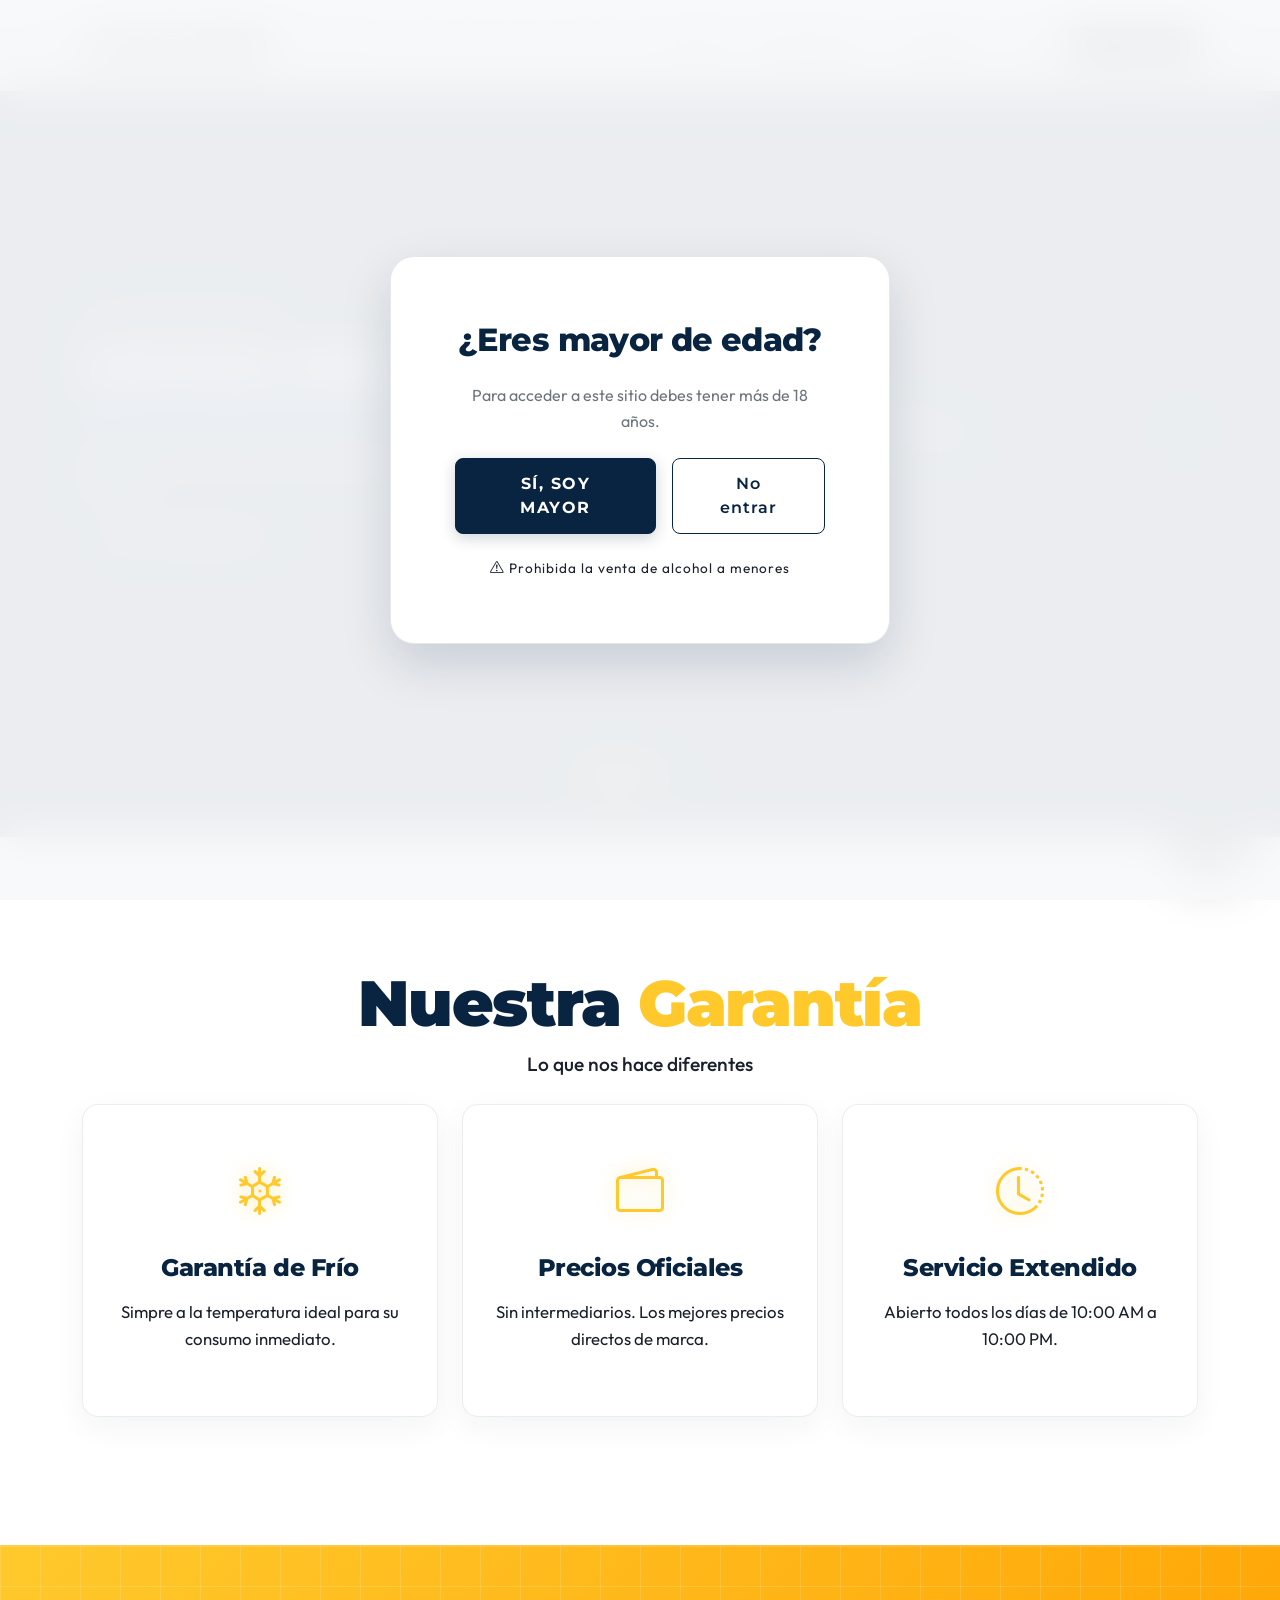
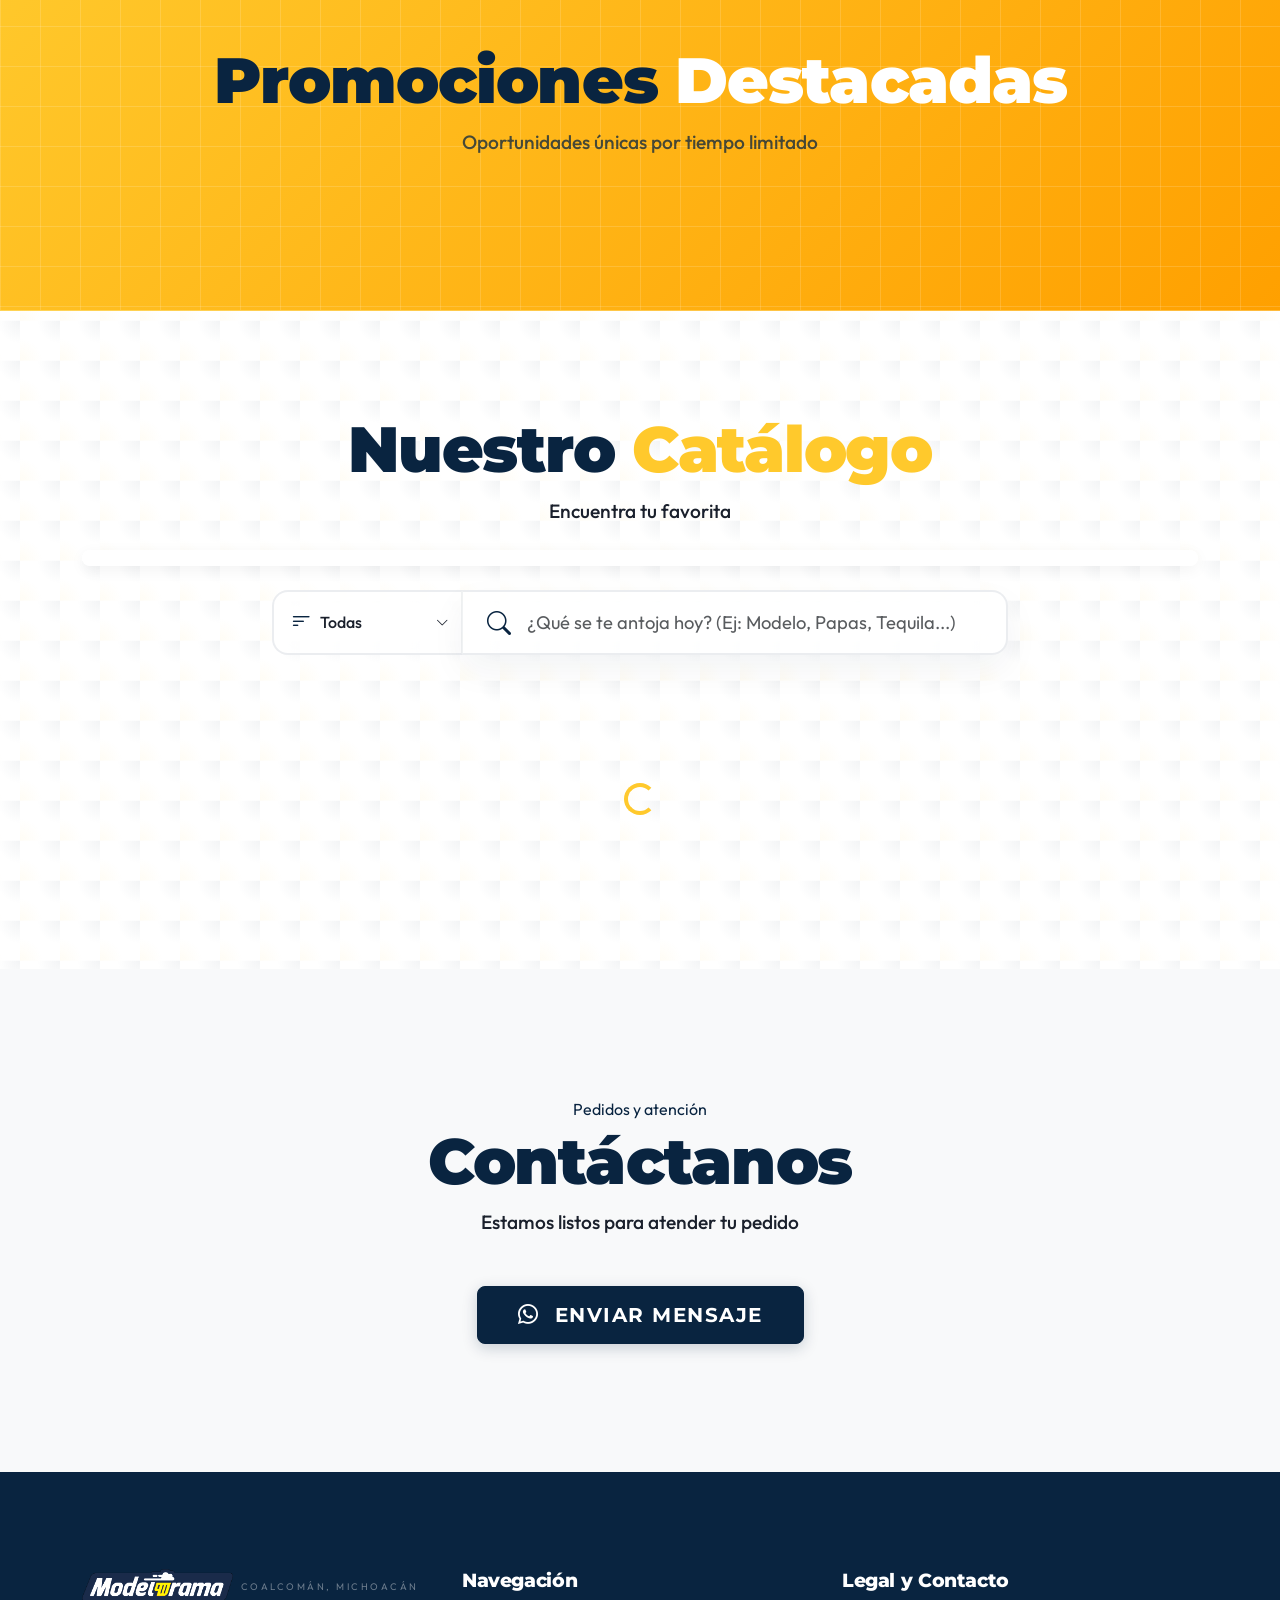
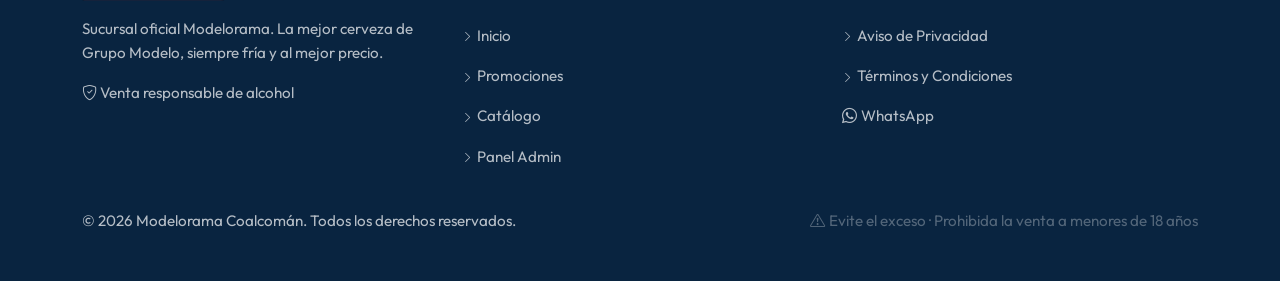
==== index.html @ 632c6089 "Primer commit: proyecto inicial" ====
<!DOCTYPE html>
<html lang="es">

<head>
    <meta charset="UTF-8">
    <meta name="viewport" content="width=device-width, initial-scale=1.0">
    <title>Modelorama Coalcomán | Cerveza Fría a Domicilio</title>
    <meta name="description"
        content="Modelorama Coalcomán - Tu sucursal de confianza. Cerveza fría, licores y paquetes a domicilio. Corona, Modelo, Victoria y más.">

    <!-- Custom Fonts (Now added in CSS too, but preloading here is good) -->
    <link rel="preconnect" href="https://fonts.googleapis.com">
    <link rel="preconnect" href="https://fonts.gstatic.com" crossorigin>

    <!-- Bootstrap 5 CSS -->
    <link href="https://cdn.jsdelivr.net/npm/bootstrap@5.3.2/dist/css/bootstrap.min.css" rel="stylesheet">
    <!-- Bootstrap Icons -->
    <link href="https://cdn.jsdelivr.net/npm/bootstrap-icons@1.11.1/font/bootstrap-icons.css" rel="stylesheet">

    <!-- Leaflet CSS for Maps -->
    <link rel="stylesheet" href="https://unpkg.com/leaflet@1.9.4/dist/leaflet.css" />

    <!-- SweetAlert2 Theme Dark -->
    <link href="https://cdn.jsdelivr.net/npm/@sweetalert2/theme-dark@4/dark.css" rel="stylesheet">

    <!-- Custom CSS -->
    <link href="css/styles.css?v=2.0" rel="stylesheet">

    <!-- PWA Manifest -->
    <link rel="manifest" href="manifest.json">
    <meta name="theme-color" content="#053674">
</head>

<body>

    <!-- ===== TOP ANNOUNCEMENT BAR ===== -->
    <div class="top-announcement-bar d-none d-md-block">
        <div class="container">
            <i class="bi bi-clock-fill me-2"></i> Lunes a Domingo &nbsp;|&nbsp; <span>10:00 AM – 10:00 PM</span>
            &nbsp;&nbsp;·&nbsp;&nbsp;
            <i class="bi bi-geo-alt-fill me-2"></i> Coalcomán, Michoacán &nbsp;&nbsp;·&nbsp;&nbsp;
            <i class="bi bi-telephone-fill me-1"></i> <a href="https://wa.me/5214531464786">WhatsApp 453-146-4786</a>
        </div>
    </div>

    <!-- ===== AGE VERIFICATION MODAL ===== -->
    <div class="age-modal fixed-top w-100 h-100 d-flex align-items-center justify-content-center" id="ageModal"
        style="z-index: 10000;">
        <div class="age-modal-content mx-3">
            <h2 class="mb-4">¿Eres mayor de edad?</h2>
            <p class="mb-4 text-muted">Para acceder a este sitio debes tener más de 18 años.</p>
            <div class="d-flex justify-content-center gap-3">
                <button class="btn btn-premium-primary" onclick="window.confirmAge(true)">
                    Sí, soy mayor
                </button>
                <button class="btn btn-premium-outline" onclick="window.confirmAge(false)">
                    No entrar
                </button>
            </div>
            <p class="age-warning mt-4 mb-0">
                <i class="bi bi-exclamation-triangle"></i>
                Prohibida la venta de alcohol a menores
            </p>
        </div>
    </div>

    <!-- ===== NAVBAR ===== -->
    <nav class="navbar navbar-expand-lg fixed-top">
        <div class="container">
            <a class="navbar-brand d-flex align-items-center gap-2" href="#inicio"
                style="padding:0; transition: transform 0.3s cubic-bezier(0.175, 0.885, 0.32, 1.275);">
                <img src="modelorama-vector-logo-seeklogo/modelorama-seeklogo.png" alt="Modelorama Logo"
                    style="height: 40px; width: auto;">
                <div style="line-height: 1.1;">
                    <span
                        style="font-family: 'Outfit', sans-serif; font-weight: 400; font-size: 0.65rem; color: #6B7280; letter-spacing: 2px; text-transform: uppercase;">Coalcom&aacute;n</span>
                </div>
            </a>
            <button class="navbar-toggler border-0" type="button" data-bs-toggle="collapse" data-bs-target="#navbarNav">
                <i class="bi bi-list fs-1" style="color: #0047AB;"></i>
            </button>
            <div class="collapse navbar-collapse" id="navbarNav">
                <ul class="navbar-nav ms-auto align-items-center">
                    <li class="nav-item">
                        <a class="nav-link" href="#inicio">Inicio</a>
                    </li>
                    <li class="nav-item">
                        <a class="nav-link" href="#promociones">Promociones</a>
                    </li>
                    <li class="nav-item dropdown">
                        <a class="nav-link dropdown-toggle" href="#" id="navbarCategorias" role="button"
                            data-bs-toggle="dropdown" aria-expanded="false">
                            Catálogo
                        </a>
                        <ul class="dropdown-menu border-0 shadow-sm" aria-labelledby="navbarCategorias"
                            id="navCategoryDropdown">
                            <li><a class="dropdown-item fw-bold" href="#productos" onclick="renderProducts('all')">Ver
                                    Todo</a></li>
                        </ul>
                    </li>
                    <li class="nav-item ms-lg-3">
                        <button class="btn btn-outline-primary position-relative me-2" onclick="window.openCartModal()"
                            style="border-radius: 50%; width: 42px; height: 42px; border-color: #0047AB; color: #0047AB;">
                            <i class="bi bi-cart3"></i>
                            <span id="cartCount"
                                class="position-absolute top-0 start-100 translate-middle badge rounded-pill bg-danger"
                                style="display: none; font-size: 0.6rem;">
                                0
                            </span>
                        </button>
                    </li>
                    <li class="nav-item ms-lg-2">
                        <a id="navMapLink" href="#" target="_blank"
                            class="btn btn-outline-danger position-relative me-2"
                            style="border-radius: 50%; width: 42px; height: 42px; display: none; align-items: center; justify-content: center;"
                            title="Ver en mapa">
                            <i class="bi bi-geo-alt-fill"></i>
                        </a>
                    </li>
                    <li class="nav-item">
                        <a class="btn btn-premium-primary px-4 py-2" href="https://wa.me/5214531464786" target="_blank"
                            style="font-size: 0.8rem;">
                            <i class="bi bi-whatsapp me-2"></i> Pedir
                        </a>
                    </li>
                </ul>
            </div>
        </div>
    </nav>

    <!-- ===== HERO CAROUSEL ===== -->
    <section class="hero-carousel-section p-0" id="inicio">
        <div id="mainHeroCarousel" class="carousel slide carousel-fade" data-bs-ride="carousel" data-bs-interval="5000">
            <div class="carousel-indicators">
                <button type="button" data-bs-target="#mainHeroCarousel" data-bs-slide-to="0" class="active"></button>
                <button type="button" data-bs-target="#mainHeroCarousel" data-bs-slide-to="1"></button>
            </div>
            <div class="carousel-inner">
                <!-- Slide 1: Cerveza -->
                <div class="carousel-item active hero-slide dark-bg">
                    <div class="orb orb-1"></div>
                    <div class="container hero-content h-100 d-flex align-items-center">
                        <div class="row w-100 align-items-center">
                            <div class="col-lg-7 fade-in visible me-lg-4">
                                <div class="hero-eyebrow-badge mb-3">
                                    <span class="dot"></span> Sucursal Oficial Modelorama
                                </div>
                                <h1 class="hero-title">
                                    CERVEZA FRÍA
                                    <span class="text-primary position-relative">EN COALCOMÁN</span>
                                </h1>
                                <p class="hero-text">
                                    Tu Modelorama de confianza. Toda la selección de Grupo Modelo y más, fría y lista
                                    para entregar.
                                </p>
                                <button class="btn btn-premium-primary rounded-pill me-3 px-4 py-2"
                                    onclick="document.getElementById('productos').scrollIntoView({behavior: 'smooth', block: 'start'});">
                                    Ver Catálogo <i class="bi bi-arrow-right ms-2"></i>
                                </button>
                            </div>
                            <!-- Image on the right side for the Home Screen -->
                            <div
                                class="col-lg-4 d-flex align-items-center justify-content-center fade-in delay-200 visible mt-4 mt-lg-0">
                                <img src="https://images.unsplash.com/photo-1618885472179-5e474019f2a9?w=400&h=400&fit=crop"
                                    alt="Cerveza" class="img-fluid drop-shadow"
                                    style="max-height: 300px; transform: rotate(5deg); border-radius: 20px;">
                            </div>
                        </div>
                    </div>
                </div>
                <!-- Slide 2: Fiesta -->
                <div class="carousel-item hero-slide gold-bg">
                    <div class="container hero-content h-100 d-flex align-items-center">
                        <div class="row w-100">
                            <div class="col-lg-8 fade-in visible">
                                <span class="badge bg-dark text-white mb-3 px-3 py-2 fw-bold">NUEVO</span>
                                <h1 class="hero-title" style="color: #092440;">
                                    ARMAMOS TU
                                    <span class="text-white">FIESTA TOTAL</span>
                                </h1>
                                <p class="hero-text" style="color: #092440;">
                                    Paquetes con botanas, hielo y mezcladores listos para enviar. ¡No te quedes sin
                                    nada!
                                </p>
                                <a href="#promociones" class="btn btn-premium-primary btn-lg fw-bold px-4 py-2">
                                    <i class="bi bi-stars me-2"></i> Ver Paquetes
                                </a>
                            </div>
                        </div>
                    </div>
                </div>
            </div>
            <button class="carousel-control-prev" type="button" data-bs-target="#mainHeroCarousel" data-bs-slide="prev">
                <span class="carousel-control-prev-icon" aria-hidden="true"></span>
                <span class="visually-hidden">Anterior</span>
            </button>
            <button class="carousel-control-next" type="button" data-bs-target="#mainHeroCarousel" data-bs-slide="next">
                <span class="carousel-control-next-icon" aria-hidden="true"></span>
                <span class="visually-hidden">Siguiente</span>
            </button>
        </div>
    </section>

    <!-- ===== FEATURES ===== -->
    <section class="info-section">
        <div class="container">
            <h2 class="section-title">Nuestra <span>Garantía</span></h2>
            <p class="section-subtitle mb-4">Lo que nos hace diferentes</p>
            <div class="row g-4">
                <div class="col-6 col-md-4 fade-in delay-100">
                    <div class="info-card">
                        <i class="bi bi-snow3 info-icon"></i>
                        <h4>Garantía de Frío</h4>
                        <p>Simpre a la temperatura ideal para su consumo inmediato.</p>
                    </div>
                </div>
                <div class="col-6 col-md-4 fade-in delay-200">
                    <div class="info-card">
                        <i class="bi bi-wallet2 info-icon"></i>
                        <h4>Precios Oficiales</h4>
                        <p>Sin intermediarios. Los mejores precios directos de marca.</p>
                    </div>
                </div>
                <div class="col-6 col-md-4 fade-in delay-300">
                    <div class="info-card">
                        <i class="bi bi-clock-history info-icon"></i>
                        <h4>Servicio Extendido</h4>
                        <p>Abierto todos los días de 10:00 AM a 10:00 PM.</p>
                    </div>
                </div>
            </div>
        </div>
    </section>

    <!-- ===== PROMOTIONS ===== -->
    <section class="promo-section yellow-bg" id="promociones">
        <div class="container">
            <h2 class="section-title text-dark">Promociones <span>Destacadas</span></h2>
            <p class="section-subtitle text-dark opacity-75">Oportunidades únicas por tiempo limitado</p>

            <div class="row g-4 justify-content-center" id="promoContainer">
                <!-- Populated by JS -->
            </div>
        </div>
    </section>

    <!-- ===== COMBOS Y PAQUETES ===== -->
    <section class="combos-section" id="combos" style="display: none;">
        <div class="container">
            <h2 class="section-title">Combos y <span>Paquetes</span></h2>
            <p class="section-subtitle mb-4">Arma tu fiesta a mejor precio</p>
            <div class="row g-4 justify-content-center" id="combosGrid">
                <!-- Populated by JS -->
            </div>
        </div>
    </section>

    <!-- ===== CATALOGO ===== -->
    <section class="products-section" id="productos">
        <div class="container">

            <h2 class="section-title">Nuestro <span>Catálogo</span></h2>
            <p class="section-subtitle mb-4">Encuentra tu favorita</p>

            <!-- Stories / Icon Menu -->
            <div class="stories-wrapper sticky-top py-2 mb-4"
                style="z-index: 1020; top: 70px; background: rgba(255,255,255,0.95); backdrop-filter: blur(10px); border-radius: 15px; box-shadow: 0 4px 15px rgba(0,0,0,0.05);">
                <div class="stories-container">
                    <!-- Populated by JS -->
                </div>
            </div>

            <!-- Search Bar with Category Dropdown -->
            <div class="row justify-content-center mb-5">
                <div class="col-md-10 col-lg-8">
                    <div class="search-bar-wrapper d-flex">
                        <!-- Category Dropdown -->
                        <div class="category-dropdown-container position-relative">
                            <div class="category-dropdown-toggle" id="categoryDropdownToggle">
                                <i class="bi bi-filter-left category-dropdown-icon"></i>
                                <input type="text" id="categoryDropdownInput" class="category-dropdown-input"
                                    placeholder="Todas" autocomplete="off" data-selected-category="all">
                                <i class="bi bi-chevron-down category-dropdown-chevron"></i>
                            </div>
                            <ul id="categoryDropdownList" class="category-dropdown-list list-group shadow-lg border-0"
                                style="display: none;">
                            </ul>
                        </div>
                        <!-- Search Input -->
                        <div class="search-container position-relative flex-grow-1">
                            <i class="bi bi-search search-icon"></i>
                            <input type="text" id="productSearch" class="form-control search-input"
                                placeholder="¿Qué se te antoja hoy? (Ej: Modelo, Papas, Tequila...)" autocomplete="off">
                            <!-- Autocomplete Dropdown -->
                            <ul id="searchDropdown" class="list-group position-absolute w-100 shadow-lg border-0"
                                style="display: none; z-index: 1050; top: 100%; left:0; max-height: 250px; overflow-y: auto; border-radius: 0 0 15px 15px;">
                            </ul>
                        </div>
                    </div>
                </div>
            </div>

            <div class="row g-4" id="productsGrid">
                <!-- Products will be loaded dynamically via js/products.js and js/script.js -->
                <div class="col-12 text-center py-5">
                    <div class="spinner-border text-gold" role="status">
                        <span class="visually-hidden">Cargando...</span>
                    </div>
                </div>
            </div>
        </div>
    </section>

    <!-- ===== CONTACTO ===== -->
    <section class="info-section bg-light" id="contacto">
        <div class="container text-center">
            <div class="section-eyebrow-wrap">
                <span class="section-eyebrow">Pedidos y atención</span>
            </div>
            <h2 class="section-title">Contáctanos</h2>
            <p class="section-subtitle mb-5">Estamos listos para atender tu pedido</p>

            <a href="https://wa.me/5214531464786" target="_blank" class="btn btn-premium-primary btn-lg">
                <i class="bi bi-whatsapp me-2"></i> Enviar Mensaje
            </a>
        </div>
    </section>

    <!-- ===== FOOTER ===== -->
    <footer class="footer">
        <div class="container position-relative" style="z-index:2;">
            <div class="row">
                <div class="col-lg-4 mb-5">
                    <div class="d-flex align-items-center gap-2 mb-3">
                        <img src="modelorama-vector-logo-seeklogo/modelorama-seeklogo.png" alt="Modelorama Logo"
                            style="height: 32px; width: auto; filter: brightness(1.2);">
                        <div>
                            <span
                                style="font-family: 'Outfit', sans-serif; font-size: 0.6rem; color: rgba(255,255,255,0.4); letter-spacing: 2.5px; text-transform: uppercase;">Coalcomán,
                                Michoacán</span>
                        </div>
                    </div>
                    <p class="footer-brand-tagline">Sucursal oficial Modelorama. La mejor cerveza de Grupo Modelo,
                        siempre fría y al mejor precio.</p>
                    <div class="footer-legal-badge mt-3">
                        <i class="bi bi-shield-check"></i> Venta responsable de alcohol
                    </div>
                </div>
                <div class="col-lg-4 mb-4">
                    <h5 class="footer-title">Navegación</h5>
                    <ul class="footer-links p-0">
                        <li><a href="#inicio"><i class="bi bi-chevron-right me-1"
                                    style="font-size:0.7rem;"></i>Inicio</a></li>
                        <li><a href="#promociones"><i class="bi bi-chevron-right me-1"
                                    style="font-size:0.7rem;"></i>Promociones</a></li>
                        <li><a href="#productos"><i class="bi bi-chevron-right me-1"
                                    style="font-size:0.7rem;"></i>Catálogo</a></li>
                        <li><a href="admin.html" target="_blank"><i class="bi bi-chevron-right me-1"
                                    style="font-size:0.7rem;"></i>Panel Admin</a></li>
                    </ul>
                </div>
                <div class="col-lg-4 mb-4">
                    <h5 class="footer-title">Legal y Contacto</h5>
                    <ul class="footer-links p-0">
                        <li><a href="#"
                                onclick="event.preventDefault(); Swal.fire({title:'<span style=color:#092440>Aviso de Privacidad</span>', html:'<p style=\'text-align:left;font-size:0.9rem;color:#092440\'>Modelorama Coalcomán protege tus datos personales conforme a la Ley Federal de Protección de Datos Personales.</p>', confirmButtonColor:'#0047AB', background:'#ffffff', color:'#092440'})"><i
                                    class="bi bi-chevron-right me-1" style="font-size:0.7rem;"></i>Aviso de
                                Privacidad</a></li>
                        <li><a href="#"
                                onclick="event.preventDefault(); Swal.fire({title:'<span style=color:#092440>Términos y Condiciones</span>', html:'<p style=\'text-align:left;font-size:0.9rem;color:#092440\'>Prohibida la venta de alcohol a menores de 18 años. Precios sujetos a cambio sin previo aviso.</p>', confirmButtonColor:'#0047AB', background:'#ffffff', color:'#092440'})"><i
                                    class="bi bi-chevron-right me-1" style="font-size:0.7rem;"></i>Términos y
                                Condiciones</a></li>
                        <li><a href="https://wa.me/5214531464786" target="_blank"><i
                                    class="bi bi-whatsapp me-1"></i>WhatsApp</a></li>
                    </ul>
                </div>
            </div>
            <div class="footer-bottom-bar">
                <div class="d-flex flex-column flex-md-row justify-content-between align-items-center gap-2">
                    <p>&copy; 2026 Modelorama Coalcomán. Todos los derechos reservados.</p>
                    <p style="color: rgba(255,255,255,0.3);"><i class="bi bi-exclamation-triangle me-1"></i>Evite el
                        exceso · Prohibida la venta a menores de 18 años</p>
                </div>
            </div>
        </div>
    </footer>

    <!-- WhatsApp Float Removed -->

    <!-- CART OFFCANVAS -->
    <div class="offcanvas offcanvas-end" tabindex="-1" id="cartOffcanvas" aria-labelledby="cartOffcanvasLabel"
        style="z-index: 9999;">
        <div class="offcanvas-header border-bottom border-secondary"
            style="border-color: rgba(9, 36, 64, 0.1) !important;">
            <h5 class="offcanvas-title" id="cartOffcanvasLabel" style="color: #092440; font-weight: 800;">
                <i class="bi bi-bag-check-fill me-2 text-gold"></i>Tu Carrito
            </h5>
            <button type="button" class="btn-close" data-bs-dismiss="offcanvas" aria-label="Close"></button>
        </div>
        <div class="offcanvas-body d-flex flex-column">
            <!-- Loyalty points removed -->

            <div id="cartItems" class="flex-grow-1" style="overflow-y: auto;">
                <!-- Cart items rendered by JS -->
                <div class="text-center py-5">
                    <i class="bi bi-cart-x fs-1 text-muted opacity-50"></i>
                    <p class="text-muted mt-3">Tu carrito está vacío</p>
                    <button class="btn btn-sm btn-outline-primary mt-2" data-bs-dismiss="offcanvas">
                        Ir a comprar
                    </button>
                </div>
            </div>

            <!-- Map container inside the cart offcanvas -->
            <div class="mt-3 pt-3 border-top" id="mapSection"
                style="display: none; border-top-color: rgba(9, 36, 64, 0.1) !important;">
                <h6 class="mb-2" style="color: #092440; font-weight: 700;">
                    <i class="bi bi-geo-alt-fill me-1 text-danger"></i> Entrega
                </h6>
                <div id="deliveryMap"
                    style="height: 150px; width: 100%; border-radius: 12px; border: 1px solid rgba(9, 36, 64, 0.1);">
                </div>
            </div>
        </div>
        <div class="offcanvas-footer p-3 border-top bg-light">
            <div class="d-flex justify-content-between align-items-center mb-3">
                <span class="text-secondary fw-bold">Total Estimado:</span>
                <span id="cartTotal" class="fw-bold fs-3" style="color: #092440;">$0.00</span>
            </div>
            <div class="d-grid gap-2">
                <button class="btn btn-premium-primary btn-lg" onclick="sendCartToWhatsApp()">
                    <i class="bi bi-whatsapp me-2"></i> Completar Pedido
                </button>
                <button class="btn btn-danger text-white btn-sm" onclick="clearCart()">
                    Vaciar Carrito
                </button>
            </div>
        </div>
    </div>

    <!-- QUICK VIEW MODAL -->
    <div class="modal fade" id="quickViewModal" tabindex="-1" style="z-index: 10000;">
        <div class="modal-dialog modal-dialog-centered modal-lg">
            <div class="modal-content overflow-hidden border-0 shadow-lg" style="border-radius: 24px;">
                <button type="button" class="btn-close position-absolute top-0 end-0 m-3" data-bs-dismiss="modal"
                    style="z-index: 10;"></button>
                <div class="modal-body p-0">
                    <div class="row g-0">
                        <div
                            class="col-md-6 bg-light d-flex align-items-center justify-content-center p-5 position-relative overflow-hidden">
                            <div class="quick-view-bg-glow"></div>
                            <img id="qvImage" src="" class="img-fluid position-relative"
                                style="z-index: 2; max-height: 300px; filter: drop-shadow(0 20px 30px rgba(0,0,0,0.2));"
                                alt="Producto">
                            <div id="qvIconFallback" class="text-center" style="display: none;">
                                <i id="qvIcon" class="bi fs-1"></i>
                            </div>
                        </div>
                        <div class="col-md-6 p-4 d-flex flex-column">
                            <div class="mb-auto">
                                <span id="qvBrand"
                                    class="text-uppercase text-warning fw-bold small letter-spacing-2">Marca</span>
                                <h2 id="qvName" class="fw-bold text-dark mt-1 mb-2">Nombre del Producto</h2>
                                <p id="qvDesc" class="text-muted mb-4">Descripción detallada del producto.</p>

                                <div class="d-flex align-items-center mb-3">
                                    <h3 id="qvPrice" class="text-primary fw-bold mb-0 me-3">$0.00</h3>
                                    <span id="qvOldPrice"
                                        class="text-decoration-line-through text-muted small">$0.00</span>
                                </div>

                                <!-- Combo breakdown (hidden by default) -->
                                <div id="qvComboBreakdown" class="mb-3" style="display:none;">
                                    <h6 class="fw-bold text-dark mb-2"><i
                                            class="bi bi-box2-heart me-1 text-danger"></i>Incluye:</h6>
                                    <div id="qvComboItems" class="d-flex flex-wrap gap-1"></div>
                                    <div id="qvComboSavings" class="mt-2"></div>
                                </div>
                            </div>

                            <div class="mt-4">
                                <!-- Quantity selector -->
                                <div class="d-flex align-items-center gap-2 mb-3" id="qvQtyRow">
                                    <label class="fw-bold small text-muted mb-0">Cantidad:</label>
                                    <div class="d-flex align-items-center bg-light rounded-pill p-1 border">
                                        <button class="btn btn-sm btn-link text-dark p-0 px-2 text-decoration-none"
                                            onclick="window.changeQVQty(-1)">-</button>
                                        <span id="qvQty" class="fw-bold mx-2"
                                            style="min-width:20px;text-align:center;">1</span>
                                        <button class="btn btn-sm btn-link text-dark p-0 px-2 text-decoration-none"
                                            onclick="window.changeQVQty(1)">+</button>
                                    </div>
                                </div>
                                <div class="d-flex gap-3">
                                    <button class="btn btn-outline-dark flex-grow-1" onclick="window.addToCartFromQV()">
                                        <i class="bi bi-cart-plus me-2"></i> Agregar
                                    </button>
                                    <button class="btn btn-premium-primary flex-grow-1" onclick="window.buyNowFromQV()">
                                        Comprar Ahora
                                    </button>
                                </div>
                            </div>
                        </div>
                    </div>
                </div>
            </div>
        </div>
    </div>

    <!-- ===== MOBILE BOTTOM NAVIGATION ===== -->
    <nav class="mobile-bottom-nav d-md-none">
        <a href="#inicio" class="mobile-nav-item active">
            <i class="bi bi-house-door-fill"></i>
            <span>Inicio</span>
        </a>
        <a href="#productos" class="mobile-nav-item">
            <i class="bi bi-grid-fill"></i>
            <span>Catálogo</span>
        </a>
        <a href="javascript:void(0)" class="mobile-nav-item center-fab" onclick="window.openCartModal()">
            <div class="fab-circle">
                <i class="bi bi-bag-check-fill"></i>
                <span id="mobileCartCount"
                    class="badge rounded-pill bg-danger position-absolute top-0 start-100 translate-middle"
                    style="display:none; font-size: 0.6rem;">0</span>
            </div>
        </a>
        <a href="#promociones" class="mobile-nav-item">
            <i class="bi bi-percent"></i>
            <span>Ofertas</span>
        </a>
        <a href="javascript:void(0)" class="mobile-nav-item" onclick="window.openProfileModal()">
            <i class="bi bi-person-fill"></i>
            <span>Perfil</span>
        </a>
    </nav>

    <!-- USER PROFILE MODAL -->
    <div class="modal fade" id="profileModal" tabindex="-1" style="z-index: 10000;">
        <div class="modal-dialog modal-dialog-centered">
            <div class="modal-content border-0 shadow-lg" style="border-radius: 24px; overflow: hidden;">
                <div class="modal-header border-0 bg-premium-gradient text-white p-4">
                    <h5 class="modal-title fw-bold"><i class="bi bi-person-circle me-2"></i> Mi Perfil</h5>
                    <button type="button" class="btn-close btn-close-white" data-bs-dismiss="modal"></button>
                </div>
                <div class="modal-body p-4 text-dark">
                    <p class="text-muted small mb-4">Guarda tus datos para agilizar tus pedidos por WhatsApp.</p>
                    <div class="form-floating mb-3">
                        <input type="text" class="form-control text-dark" id="profileName" placeholder="Tu Nombre">
                        <label for="profileName" class="text-dark">Nombre Completo</label>
                    </div>
                    <div class="form-floating mb-3">
                        <textarea class="form-control text-dark" placeholder="Dirección de entrega" id="profileAddress"
                            style="height: 100px"></textarea>
                        <label for="profileAddress" class="text-dark">Dirección de Entrega</label>
                    </div>
                    <div class="form-floating mb-3">
                        <input type="tel" class="form-control text-dark" id="profilePhone" placeholder="Teléfono">
                        <label for="profilePhone" class="text-dark">Teléfono (Opcional)</label>
                    </div>
                </div>
                <div class="modal-footer border-0 p-3 bg-light justify-content-center">
                    <button type="button" class="btn btn-premium-primary w-100" onclick="saveProfile()">
                        Guardar Datos
                    </button>
                </div>
            </div>
        </div>
    </div>

    <!-- ===== QUICK ACCESS FAB ===== -->
    <div class="quick-access-container position-fixed"
        style="bottom: 30px; right: 30px; z-index: 1050; display: flex; flex-direction: column-reverse; align-items: flex-end; gap: 10px;">
        <button
            class="btn btn-premium-primary rounded-circle shadow-lg d-flex align-items-center justify-content-center"
            style="width: 60px; height: 60px; font-size: 1.5rem;"
            onclick="const m = document.getElementById('fabMenu'); m.style.display = m.style.display === 'none' ? 'flex' : 'none';"
            title="Accesos Rápidos">
            <i class="bi bi-lightning-charge-fill text-gold"></i>
        </button>
        <div id="fabMenu"
            style="display: none; flex-direction: column; gap: 10px; align-items: center; margin-bottom: 5px;">
            <button class="btn btn-light rounded-circle shadow border d-flex align-items-center justify-content-center"
                style="width: 45px; height: 45px; color: #092440;" onclick="window.openCartModal()" title="Ver Carrito">
                <i class="bi bi-cart3 fs-5"></i>
            </button>
            <a class="btn btn-success rounded-circle shadow d-flex align-items-center justify-content-center"
                style="width: 45px; height: 45px;" href="https://wa.me/5214531464786" target="_blank" title="WhatsApp">
                <i class="bi bi-whatsapp fs-5"></i>
            </a>
            <button
                class="btn btn-info rounded-circle shadow text-white d-flex align-items-center justify-content-center"
                style="width: 45px; height: 45px;"
                onclick="document.getElementById('productos').scrollIntoView({behavior:'smooth'})" title="Catálogo">
                <i class="bi bi-grid-fill fs-5"></i>
            </button>
        </div>
    </div>

    <!-- Scripts -->
    <!-- Canvas Confetti -->
    <script src="https://cdn.jsdelivr.net/npm/canvas-confetti@1.6.0/dist/confetti.browser.min.js"></script>
    <script src="https://cdn.jsdelivr.net/npm/bootstrap@5.3.2/dist/js/bootstrap.bundle.min.js"></script>
    <script src="https://unpkg.com/leaflet@1.9.4/dist/leaflet.js"></script>
    <script src="https://cdn.jsdelivr.net/npm/sweetalert2@11/dist/sweetalert2.min.js"></script>

    <!-- Firebase Compat SDKs -->
    <script src="https://www.gstatic.com/firebasejs/10.8.1/firebase-app-compat.js"></script>
    <script src="https://www.gstatic.com/firebasejs/10.8.1/firebase-firestore-compat.js"></script>

    <script src="js/firebase-config.js"></script>
    <script src="js/products.js"></script>
    <script src="js/script.js"></script>
    <script src="js/map.js"></script>

    <!-- PWA Service Worker Registration -->
    <script>
        if ('serviceWorker' in navigator) {
            window.addEventListener('load', () => {
                navigator.serviceWorker.register('./sw.js')
                    .then(reg => console.log('SW registrado: ', reg.scope))
                    .catch(err => console.log('SW error: ', err));
            });
        }
    </script>
</body>

</html>
---- css/styles.css ----
/* 
* Modelorama Ultra Premium Design System 
* Theme: Obsidian & Cyber-Gold
*/

@import url('https://fonts.googleapis.com/css2?family=Montserrat:ital,wght@0,300;0,400;0,600;0,800;0,900;1,900&family=Outfit:wght@300;400;600&display=swap');

:root {
    /* Ultra Premium Light Palette (Modelorama Official) */
    --bg-base: #F8F9FA;
    /* Clean white background */
    --bg-surface: #FFFFFF;
    /* Pure white for cards */
    --glass-panel: rgba(255, 255, 255, 0.9);

    --accent-gold: #ffc92c;
    /* Official yellow */
    --accent-gold-glow: rgba(255, 201, 44, 0.4);
    --accent-amber: #FFB300;
    --accent-glow-blue: rgba(16, 53, 110, 0.15);
    /* Subtle blue glow */

    --primary-blue: #092440;
    --secondary-blue: #10356e;

    --text-primary: #092440;
    --text-secondary: #1a202c;
    /* Darkened for better contrast */
    --white: #FFFFFF;

    --alert-red: #EF4444;
    --success-green: #10B981;
    --whatsapp-green: #25D366;
    --text-muted: #6c757d;

    /* Advanced Glassmorphism */
    --glass-border: 1px solid rgba(9, 36, 64, 0.08);
    --glass-border-hover: 1px solid rgba(255, 201, 44, 0.6);
    --glass-shadow: 0 8px 32px 0 rgba(9, 36, 64, 0.08);
    --backdrop-blur: blur(20px);

    /* Transitions */
    --transition-fast: 0.2s cubic-bezier(0.4, 0, 0.2, 1);
    --transition-medium: 0.4s cubic-bezier(0.4, 0, 0.2, 1);
    --transition-slow: 0.7s cubic-bezier(0.4, 0, 0.2, 1);
}



/* ===== GLOBAL RESETS & TYPOGRAPHY ===== */
* {
    margin: 0;
    padding: 0;
    box-sizing: border-box;
    scroll-behavior: smooth;
}

body {
    font-family: 'Outfit', sans-serif;
    background-color: var(--bg-base);
    color: var(--text-primary);
    line-height: 1.6;
    overflow-x: hidden;
    /* Create a subtle grid background for tech feel */
    background-image:
        linear-gradient(rgba(9, 36, 64, 0.03) 1px, transparent 1px),
        linear-gradient(90deg, rgba(9, 36, 64, 0.03) 1px, transparent 1px);
    background-size: 40px 40px;
    background-position: center center;
}

h1,
h2,
h3,
h4,
h5,
h6 {
    font-family: 'Montserrat', sans-serif;
    color: var(--primary-blue);
    font-weight: 800;
    letter-spacing: -0.02em;
}

a {
    text-decoration: none;
    transition: var(--transition-fast);
}

section {
    position: relative;
    overflow: hidden;
    padding: 100px 0;
}

/* ===== MOBILE BOTTOM NAV ===== */
.mobile-bottom-nav {
    position: fixed;
    bottom: 0;
    left: 0;
    width: 100%;
    height: 70px;
    background: rgba(255, 255, 255, 0.95);
    backdrop-filter: blur(20px);
    -webkit-backdrop-filter: blur(20px);
    border-top: 1px solid rgba(9, 36, 64, 0.1);
    display: flex;
    justify-content: space-around;
    align-items: center;
    z-index: 1030;
    padding-bottom: env(safe-area-inset-bottom);
    box-shadow: 0 -5px 20px rgba(0, 0, 0, 0.05);
}



.mobile-nav-item {
    display: flex;
    flex-direction: column;
    align-items: center;
    justify-content: center;
    color: var(--text-secondary);
    font-size: 0.7rem;
    font-weight: 600;
    text-decoration: none;
    transition: all 0.3s ease;
    width: 20%;
    height: 100%;
}

.mobile-nav-item i {
    font-size: 1.4rem;
    margin-bottom: 2px;
    transition: all 0.3s cubic-bezier(0.175, 0.885, 0.32, 1.275);
}

.mobile-nav-item.active,
.mobile-nav-item:hover {
    color: var(--primary-blue);
}



.mobile-nav-item.active i {
    transform: translateY(-3px);
}

/* Floating Action Button (Center) */
.center-fab {
    position: relative;
    top: -20px;
}

.fab-circle {
    width: 55px;
    height: 55px;
    background: var(--primary-blue);
    border-radius: 50%;
    display: flex;
    align-items: center;
    justify-content: center;
    color: var(--accent-gold);
    box-shadow: 0 8px 20px rgba(9, 36, 64, 0.3);
    border: 4px solid var(--bg-surface);
    transition: transform 0.3s cubic-bezier(0.175, 0.885, 0.32, 1.275);
}

.fab-circle i {
    font-size: 1.5rem;
    margin-bottom: 0;
}

.center-fab:active .fab-circle {
    transform: scale(0.9);
}

/* Adjust body padding for mobile nav */
@media (max-width: 768px) {
    body {
        padding-bottom: 80px;
    }

    .whatsapp-float {
        bottom: 90px;
        /* Move above nav */
        right: 20px;
        width: 55px;
        height: 55px;
        font-size: 1.8rem;
        z-index: 2000 !important;
        /* Ensure it stays above bottom nav */
    }
}

/* ===== UTILITIES ===== */
.text-muted {
    color: var(--text-muted) !important;
}

.bg-premium-gradient {
    background: linear-gradient(135deg, var(--primary-blue) 0%, #0f172a 100%);
}

.text-white {
    color: #fff !important;
}

.text-gold {
    color: var(--accent-gold) !important;
}

.bg-gold {
    background-color: var(--accent-gold) !important;
}

/* Modelorama Brand Color Utilities (for icon fallbacks) */
.modelorama-azul {
    color: #092440 !important;
}

.modelorama-gold {
    color: #FFC92C !important;
}

.modelorama-rojo {
    color: #C62828 !important;
}

.modelorama-amber {
    color: #FF8F00 !important;
}

.modelorama-cyan {
    color: #0288D1 !important;
}

.modelorama-dark {
    color: #1B2838 !important;
}

.modelorama-verde {
    color: #2E7D32 !important;
}

/* ===== BUTTONS ===== */
.btn-premium-primary {
    background: var(--primary-blue);
    color: var(--white);
    border: 1px solid var(--primary-blue);
    padding: 0.8rem 2.5rem;
    border-radius: 8px;
    font-family: 'Montserrat', sans-serif;
    font-weight: 700;
    text-transform: uppercase;
    letter-spacing: 1.5px;
    position: relative;
    overflow: hidden;
    z-index: 1;
    transition: background 0.2s ease;
    box-shadow: 0 4px 15px rgba(9, 36, 64, 0.2);
}

.btn-premium-primary::before {
    display: none;
}

.btn-premium-primary:hover {
    color: var(--white);
    background: var(--secondary-blue);
    box-shadow: 0 8px 25px rgba(9, 36, 64, 0.4);
    border-color: var(--secondary-blue);
}

.btn-premium-outline {
    background: transparent;
    color: var(--primary-blue);
    border: 1px solid var(--primary-blue);
    backdrop-filter: blur(10px);
    padding: 0.8rem 2.5rem;
    border-radius: 8px;
    font-family: 'Montserrat', sans-serif;
    font-weight: 600;
    letter-spacing: 1px;
    transition: var(--transition-medium);
}

.btn-premium-outline:hover {
    border-color: var(--primary-blue);
    background: rgba(9, 36, 64, 0.05);
}

/* ===== NAVBAR ===== */
.navbar {
    background: rgba(255, 255, 255, 0.85);
    backdrop-filter: var(--backdrop-blur);
    -webkit-backdrop-filter: var(--backdrop-blur);
    padding: 1.5rem 0;
    transition: var(--transition-medium);
    border-bottom: 1px solid rgba(9, 36, 64, 0.05);
    z-index: 1040;
}

.navbar.scrolled {
    padding: 0.8rem 0;
    background: rgba(255, 255, 255, 0.98);
    box-shadow: 0 10px 30px -10px rgba(9, 36, 64, 0.15);
}

.logo-badge {
    background: var(--primary-blue);
    color: var(--white) !important;
    border: 3px solid var(--accent-gold);
    border-radius: 8px;
    padding: 4px 12px 4px 8px;
    font-family: 'Montserrat', sans-serif;
    font-weight: 900;
    font-size: 1.4rem;
    letter-spacing: 1px;
    text-transform: uppercase;
    display: flex;
    align-items: center;
    box-shadow: 0 4px 15px rgba(9, 36, 64, 0.2);
    transition: var(--transition-medium);
}

.logo-badge:hover {
    transform: translateY(-2px);
    box-shadow: 0 6px 20px rgba(9, 36, 64, 0.3);
    color: var(--white) !important;
}

.logo-m {
    color: var(--accent-gold);
    font-size: 1.8rem;
    margin-right: 2px;
    line-height: 1;
}

/* We removed the .navbar-brand and its span, so deleting these to avoid conflicts. */

.nav-link {
    font-family: 'Outfit', sans-serif;
    font-size: 1rem;
    font-weight: 600;
    color: var(--text-secondary) !important;
    margin: 0 1rem;
    position: relative;
    padding-bottom: 5px;
    transition: var(--transition-medium);
}

.nav-link::after {
    content: '';
    position: absolute;
    width: 0;
    height: 2px;
    bottom: -2px;
    left: 50%;
    transform: translateX(-50%);
    background-color: var(--accent-gold);
    transition: width 0.3s ease;
    box-shadow: 0 0 8px var(--accent-gold);
}

.nav-link:hover,
.nav-link.active {
    color: var(--white) !important;
}

.nav-link:hover::after,
.nav-link.active::after {
    width: 100%;
}

/* ===== HERO CAROUSEL ===== */
.hero-carousel-section {
    min-height: 80vh;
    /* Slights smaller than full screen */
    background: #000;
}

.hero-slide {
    height: 80vh;
    position: relative;
    overflow: hidden;
}

.purple-bg {
    background: radial-gradient(circle at center, #2e1065 0%, #000000 100%);
}

.black-bg {
    background: radial-gradient(circle at center, #1e293b 0%, #000000 100%);
}

/* ===== STORIES NAVIGATION ===== */
.stories-wrapper {
    overflow-x: auto;
    padding: 10px 0;
    /* Hide scrollbar */
    scrollbar-width: none;
    -ms-overflow-style: none;
}

.stories-wrapper::-webkit-scrollbar {
    display: none;
}

.stories-container {
    display: flex;
    gap: 20px;
    padding: 0 10px;
    width: max-content;
    margin: 0 auto;
}

.story-item {
    display: flex;
    flex-direction: column;
    align-items: center;
    cursor: pointer;
    transition: transform 0.2s ease;
}

.story-item:hover {
    transform: translateY(-5px);
}

.story-ring {
    width: 80px;
    height: 80px;
    border-radius: 50%;
    padding: 3px;
    background: linear-gradient(45deg, #f09433 0%, #e6683c 25%, #dc2743 50%, #cc2366 75%, #bc1888 100%);
    position: relative;
    margin-bottom: 8px;
    transition: transform 0.3s ease;
}

/* Custom ring colors */
.story-ring.ring-gold {
    background: linear-gradient(45deg, #FFD700, #FDB931);
}

.story-ring.ring-blue {
    background: linear-gradient(45deg, #00C6FF, #0072FF);
}

.story-ring.ring-red {
    background: linear-gradient(45deg, #FF416C, #FF4B2B);
}

.story-ring.ring-orange {
    background: linear-gradient(45deg, #FF8008, #FFC837);
}

.story-ring.ring-cyan {
    background: linear-gradient(45deg, #4facfe, #00f2fe);
}

.story-ring.ring-purple {
    background: linear-gradient(45deg, #8E2DE2, #4A00E0);
}

.story-ring.ring-green {
    background: linear-gradient(45deg, #11998e, #38ef7d);
}

.story-circle {
    width: 100%;
    height: 100%;
    background: var(--bg-surface);
    border-radius: 50%;
    display: flex;
    align-items: center;
    justify-content: center;
    font-size: 1.8rem;
    color: var(--text-primary);
    border: 3px solid var(--bg-base);
    /* Gap effect */
    transition: background 0.3s ease;
}

.story-item.active .story-ring {
    transform: scale(1.1);
    box-shadow: 0 0 15px rgba(255, 201, 44, 0.4);
}

.story-item.active .story-circle {
    background: var(--bg-base);
}

.story-item span {
    font-size: 0.85rem;
    font-weight: 600;
    color: var(--text-secondary);
}



/* Mobile adjustments */
@media (max-width: 768px) {
    .stories-container {
        margin: 0;
        /* Align left on mobile */
    }

    .story-ring {
        width: 70px;
        height: 70px;
    }

    .hero-carousel-section,
    .hero-slide {
        min-height: 60vh;
        height: 60vh;
    }

    .hero-title {
        font-size: 2.5rem;
    }
}

/* Base custom backgrounds */
.dark-bg {
    background-color: var(--primary-blue);
    color: var(--white);
}

.dark-bg .hero-title,
.dark-bg h1,
.dark-bg h2,
.dark-bg h3,
.dark-bg h4 {
    color: var(--white) !important;
}

.yellow-bg {
    background: linear-gradient(135deg, #ffc92c 0%, #FFA000 100%);
    position: relative;
    overflow: hidden;
}

.yellow-bg::after {
    content: '';
    position: absolute;
    top: 0;
    left: 0;
    right: 0;
    bottom: 0;
    background-image:
        linear-gradient(rgba(255, 255, 255, 0.15) 1px, transparent 1px),
        linear-gradient(90deg, rgba(255, 255, 255, 0.15) 1px, transparent 1px);
    background-size: 40px 40px;
    pointer-events: none;
    z-index: 0;
}

.yellow-bg .container {
    position: relative;
    z-index: 2;
}

.yellow-bg .section-subtitle,
.yellow-bg .section-title {
    color: var(--primary-blue) !important;
}

.yellow-bg .section-title span {
    color: var(--white);
}

/* ===== INFO / FEATURES SECTION ===== */
.info-section {
    padding: 8rem 0;
    position: relative;
    z-index: 2;
    background-color: var(--white);
}

.info-card {
    background: var(--bg-surface);
    backdrop-filter: var(--backdrop-blur);
    -webkit-backdrop-filter: var(--backdrop-blur);
    padding: 3rem 2rem;
    border-radius: 16px;
    border: var(--glass-border);
    box-shadow: 0 10px 30px rgba(9, 36, 64, 0.05);
    text-align: center;
    transition: var(--transition-medium);
    height: 100%;
}

.info-card:hover {
    border-color: rgba(9, 36, 64, 0.15);
    box-shadow: 0 20px 40px rgba(9, 36, 64, 0.1), 0 0 20px rgba(255, 201, 44, 0.1) inset;
}

.info-icon {
    font-size: 3rem;
    color: var(--accent-gold);
    margin-bottom: 1.5rem;
    display: inline-block;
    filter: drop-shadow(0 0 10px rgba(255, 201, 44, 0.4));
}

.info-card h4 {
    margin-bottom: 1rem;
    font-size: 1.5rem;
    font-weight: 800;
    color: var(--primary-blue);
}

.info-card p {
    color: var(--text-secondary);
    font-size: 1.05rem;
}

/* ===== PROMOTIONS ===== */
.promo-section {
    padding-top: 6rem;
    padding-bottom: 6rem;
    border-top: 1px solid rgba(255, 255, 255, 0.2);
    border-bottom: 1px solid rgba(255, 255, 255, 0.2);
    position: relative;
    z-index: 2;
}

.section-title {
    color: var(--primary-blue);
    font-size: clamp(2.5rem, 5vw, 4rem);
    margin-bottom: 0.5rem;
    text-align: center;
    font-weight: 900;
}

.section-title span {
    color: var(--accent-gold);
}

.section-subtitle {
    color: var(--text-secondary);
    text-align: center;
    margin-bottom: 5rem;
    font-size: 1.2rem;
    font-weight: 500;
}

.promo-card {
    background: rgba(255, 255, 255, 0.95);
    border-radius: 20px;
    overflow: hidden;
    position: relative;
    transition: var(--transition-medium);
    border: 1px solid rgba(255, 255, 255, 0.5);
    padding: 1rem;
    box-shadow: 0 15px 35px rgba(9, 36, 64, 0.15);
    backdrop-filter: blur(10px);
}

.promo-card::before {
    content: '';
    position: absolute;
    top: 0;
    left: 0;
    right: 0;
    bottom: 0;
    background: radial-gradient(circle at top right, rgba(255, 255, 255, 0.5), transparent 50%);
    pointer-events: none;
}

.promo-card:hover {
    border-color: var(--white);
    box-shadow: 0 25px 50px rgba(9, 36, 64, 0.25), 0 0 30px rgba(255, 255, 255, 0.5);
}

.promo-image {
    width: 100%;
    height: 250px;
    border-radius: 12px;
    overflow: hidden;
    position: relative;
    background: linear-gradient(180deg, rgba(9, 36, 64, 0.02) 0%, transparent 100%);
}

.promo-image img {
    width: 100%;
    height: 100%;
    object-fit: contain;
    padding: 2rem;
    transition: transform 0.6s cubic-bezier(0.4, 0, 0.2, 1);
    filter: drop-shadow(0 15px 20px rgba(9, 36, 64, 0.15));
}

/* removed rotate and scale */

.promo-badge {
    position: absolute;
    top: 25px;
    right: 25px;
    background: var(--primary-blue);
    color: var(--white);
    border: 2px solid var(--primary-blue);
    backdrop-filter: blur(10px);
    padding: 6px 16px;
    border-radius: 30px;
    font-size: 0.8rem;
    font-weight: 800;
    z-index: 2;
    letter-spacing: 1px;
}

.promo-content {
    padding: 2rem 1rem 1rem;
    text-align: center;
}

.promo-content h3 {
    color: var(--primary-blue) !important;
}

.promo-price {
    font-size: 3rem;
    font-weight: 900;
    color: var(--primary-blue);
    line-height: 1;
    margin: 1rem 0;
    font-family: 'Montserrat', sans-serif;
}

.promo-price span {
    font-size: 1.5rem;
    color: var(--accent-gold);
}

.promo-price-old {
    text-decoration: line-through;
    color: var(--text-secondary);
    font-size: 1.1rem;
}

/* ===== SKELETON LOADING ===== */
.skeleton {
    background: #e1e9ee;
    background-image: linear-gradient(90deg,
            rgba(255, 255, 255, 0) 0,
            rgba(255, 255, 255, 0.8) 50%,
            rgba(255, 255, 255, 0) 100%);
    background-size: 200% 100%;
    animation: shimmer 1.5s infinite;
    border-radius: 8px;
    display: inline-block;
}



@keyframes shimmer {
    0% {
        background-position: -200% 0;
    }

    100% {
        background-position: 200% 0;
    }
}

.skeleton-card {
    height: 400px;
    width: 100%;
    border-radius: 20px;
    background: var(--bg-surface);
    border: 1px solid rgba(9, 36, 64, 0.05);
    padding: 20px;
}

.skeleton-img {
    height: 200px;
    width: 100%;
    margin-bottom: 20px;
}

.skeleton-text {
    height: 20px;
    margin-bottom: 10px;
    width: 80%;
}

.skeleton-text.short {
    width: 50%;
}

.search-container {
    position: relative;
    margin-bottom: 2rem;
}

.search-icon {
    position: absolute;
    left: 20px;
    top: 50%;
    transform: translateY(-50%);
    color: var(--text-secondary);
    font-size: 1.2rem;
    z-index: 2;
}

.search-input {
    width: 100%;
    padding: 1rem 1rem 1rem 3.5rem;
    border-radius: 50px;
    border: 1px solid rgba(9, 36, 64, 0.1);
    background: var(--bg-surface);
    color: var(--text-primary);
    font-family: 'Outfit', sans-serif;
    font-size: 1.1rem;
    box-shadow: 0 4px 15px rgba(9, 36, 64, 0.05);
    transition: var(--transition-medium);
}

.search-input:focus {
    outline: none;
    border-color: var(--accent-gold);
    box-shadow: 0 8px 25px rgba(255, 201, 44, 0.15);
    background: var(--bg-surface);
    color: var(--text-primary);
}

/* ===== COMBOS SECTION ===== */
.combos-section {
    padding: 6rem 0 5rem;
    background: linear-gradient(135deg, var(--primary-blue) 0%, #061a2e 100%);
    position: relative;
    border-top: 1px solid rgba(255, 201, 44, 0.3);
    border-bottom: 1px solid rgba(255, 201, 44, 0.3);
}

.combos-section .section-title {
    color: var(--white) !important;
}

.combos-section .section-subtitle {
    color: rgba(255, 255, 255, 0.7) !important;
}

.combo-card {
    background: rgba(255, 255, 255, 0.98);
    border-radius: 20px;
    border: 1px solid rgba(255, 201, 44, 0.3);
    overflow: hidden;
    height: 100%;
    box-shadow: 0 15px 35px rgba(0, 0, 0, 0.2);
    transition: border-color 0.3s ease, box-shadow 0.3s ease, transform 0.3s ease;
}

.combo-card:hover {
    border-color: rgba(255, 201, 44, 0.8);
    box-shadow: 0 20px 45px rgba(0, 0, 0, 0.3), 0 0 25px rgba(255, 201, 44, 0.15);
    transform: translateY(-4px);
}

.combo-card-image {
    position: relative;
    min-height: 200px;
    overflow: hidden;
    border-radius: 20px 0 0 20px;
}

.combo-items-list {
    max-height: 140px;
    overflow-y: auto;
    scrollbar-width: thin;
}

.combo-items-list::-webkit-scrollbar {
    width: 4px;
}

.combo-items-list::-webkit-scrollbar-thumb {
    background: rgba(9, 36, 64, 0.15);
    border-radius: 10px;
}

.combo-savings-badge {
    position: absolute;
    bottom: 10px;
    left: 10px;
    background: #28a745;
    color: #fff;
    padding: 4px 10px;
    border-radius: 20px;
    font-size: 0.75rem;
    font-weight: 700;
    letter-spacing: 0.5px;
    box-shadow: 0 4px 12px rgba(40, 167, 69, 0.4);
}

@media (max-width: 576px) {
    .combo-card-image {
        min-height: 150px;
        border-radius: 20px 20px 0 0;
    }

    .combo-card .row {
        flex-direction: column;
    }

    .combo-card .col-4,
    .combo-card .col-8 {
        max-width: 100%;
        flex: 0 0 100%;
    }
}

/* ===== PRODUCTS / CATALOG ===== */
.products-section {
    position: relative;
}

.category-tabs {
    display: flex;
    justify-content: center;
    flex-wrap: wrap;
    gap: 1rem;
    margin-bottom: 4rem;
    background: rgba(9, 36, 64, 0.03);
    padding: 10px;
    border-radius: 100px;
    border: 1px solid rgba(9, 36, 64, 0.05);
    max-width: fit-content;
    margin-left: auto;
    margin-right: auto;
}

.category-tab {
    background: transparent;
    border: none;
    color: var(--text-secondary);
    padding: 0.8rem 1.8rem;
    border-radius: 50px;
    font-family: 'Outfit', sans-serif;
    font-weight: 700;
    font-size: 0.95rem;
    cursor: pointer;
    transition: var(--transition-medium);
}

.category-tab:hover {
    color: var(--primary-blue);
    background: rgba(9, 36, 64, 0.05);
}

.category-tab.active {
    background: var(--primary-blue);
    color: var(--white);
    box-shadow: 0 4px 15px rgba(9, 36, 64, 0.2);
}

/* 3D Glass Product Card */
.product-card {
    background: var(--white);
    border-radius: 20px;
    border: 1px solid rgba(9, 36, 64, 0.08);
    overflow: hidden;
    height: 100%;
    display: flex;
    flex-direction: column;
    /* For JS Tilt effect removed to avoid unwanted animations */
    transition: border-color 0.3s ease, box-shadow 0.3s ease;
    position: relative;
    box-shadow: 0 10px 25px rgba(9, 36, 64, 0.08);
}

/* Mouse spotlight glow element */
.product-card::before {
    content: "";
    position: absolute;
    top: 0;
    left: 0;
    right: 0;
    bottom: 0;
    opacity: 0;
    background: radial-gradient(circle at var(--mouse-x, 50%) var(--mouse-y, 50%), rgba(255, 201, 44, 0.15) 0%, transparent 50%);
    transition: opacity 0.3s ease;
    pointer-events: none;
    z-index: 3;
}

.product-card:hover {
    border-color: rgba(255, 201, 44, 0.6);
    box-shadow: 0 20px 45px rgba(9, 36, 64, 0.15), 0 0 25px rgba(255, 201, 44, 0.1);
}

.product-card:hover::before {
    opacity: 1;
}

.product-image {
    height: 260px;
    display: flex;
    align-items: center;
    justify-content: center;
    position: relative;
    padding: 2rem;
    background: radial-gradient(circle at center, rgba(9, 36, 64, 0.02) 0%, transparent 70%);
    /* Move image towards viewer on hover */
    transform: translateZ(50px);
}

.product-img {
    max-width: 100%;
    max-height: 100%;
    object-fit: contain;
    filter: drop-shadow(0 15px 25px rgba(9, 36, 64, 0.15));
    transition: transform 0.5s cubic-bezier(0.175, 0.885, 0.32, 1.275);
}

/* keep the image static as requested */

.product-info {
    padding: 2rem;
    flex-grow: 1;
    display: flex;
    flex-direction: column;
    justify-content: flex-end;
    transform: translateZ(30px);
    z-index: 2;
}

.product-brand {
    font-size: 0.8rem;
    color: var(--accent-gold);
    text-transform: uppercase;
    letter-spacing: 2px;
    margin-bottom: 0.5rem;
    font-weight: 800;
}

.product-name {
    font-size: 1.4rem;
    margin-bottom: 0.5rem;
    color: var(--primary-blue);
    font-weight: 800;
}

.product-desc {
    color: var(--text-secondary);
    font-size: 0.95rem;
    margin-bottom: 1.5rem;
}

.price-container {
    display: flex;
    align-items: center;
    gap: 10px;
}

.product-price {
    font-size: 1.8rem;
    color: var(--primary-blue);
    font-weight: 900;
    font-family: 'Montserrat', sans-serif;
}

.product-old-price {
    color: var(--text-secondary);
    text-decoration: line-through;
    font-size: 1rem;
}

.add-to-cart-btn {
    background: rgba(9, 36, 64, 0.05);
    border: 1px solid rgba(9, 36, 64, 0.1);
    color: var(--primary-blue);
    width: 45px;
    height: 45px;
    border-radius: 50%;
    display: flex;
    align-items: center;
    justify-content: center;
    font-size: 1.2rem;
    transition: var(--transition-fast);
    cursor: pointer;
}

.add-to-cart-btn:hover {
    background: var(--accent-gold);
    color: var(--primary-blue);
    border-color: var(--accent-gold);
    box-shadow: 0 8px 15px rgba(255, 201, 44, 0.4);
}

/* Modifiers for badges */
.card-badge {
    position: absolute;
    top: 20px;
    left: 20px;
    padding: 5px 12px;
    border-radius: 6px;
    font-size: 0.75rem;
    font-weight: 800;
    letter-spacing: 1px;
    z-index: 4;
    text-transform: uppercase;
}

.badge-promo {
    background: rgba(245, 166, 35, 0.2);
    color: var(--accent-gold);
    border: 1px solid rgba(245, 166, 35, 0.3);
}

.badge-cold {
    background: rgba(56, 189, 248, 0.15);
    color: #38bdf8;
    border: 1px solid rgba(56, 189, 248, 0.3);
    right: 20px;
    left: auto;
}

/* ===== AGE MODAL ===== */
.age-modal {
    background: rgba(248, 249, 250, 0.95);
    backdrop-filter: blur(20px);
}

.age-modal-content {
    background: var(--white);
    border: 1px solid rgba(9, 36, 64, 0.1);
    box-shadow: 0 20px 50px rgba(9, 36, 64, 0.15);
    padding: 4rem;
    border-radius: 24px;
    text-align: center;
    max-width: 500px;
}

.age-warning {
    color: var(--text-secondary);
    margin-top: 2rem;
    font-size: 0.85rem;
    letter-spacing: 1px;
}

/* ===== WHATSAPP FLOAT ===== */
.whatsapp-float {
    position: fixed;
    bottom: 30px;
    right: 30px;
    width: 65px;
    height: 65px;
    background: var(--whatsapp-green);
    color: var(--white);
    border-radius: 50%;
    display: flex;
    align-items: center;
    justify-content: center;
    font-size: 2.2rem;
    box-shadow: 0 10px 30px rgba(37, 211, 102, 0.5);
    transition: var(--transition-medium);
    z-index: 1000;
}

.whatsapp-float:hover {
    color: var(--white);
    box-shadow: 0 15px 40px rgba(37, 211, 102, 0.7);
}

/* ===== FOOTER ===== */
.footer {
    background: var(--primary-blue);
    padding: 6rem 0 2rem;
    color: rgba(255, 255, 255, 0.7);
    font-size: 0.95rem;
    border-top: 1px solid rgba(9, 36, 64, 0.1);
}

.footer-title {
    color: var(--white);
    margin-bottom: 2rem;
    font-size: 1.2rem;
    font-weight: 800;
}

.footer-links li {
    list-style: none;
    margin-bottom: 1rem;
}

.footer-links a {
    color: rgba(255, 255, 255, 0.7);
    transition: var(--transition-fast);
}

.footer-links a:hover {
    color: var(--accent-gold);
    padding-left: 5px;
}

/* ===== CART OFFCANVAS ===== */
.offcanvas {
    background: var(--bg-surface);
    color: var(--text-primary);
}

.offcanvas-header {
    background: rgba(9, 36, 64, 0.03);
}

.loyalty-banner {
    background: rgba(255, 201, 44, 0.1) !important;
    border-color: rgba(255, 201, 44, 0.3) !important;
}

/* ===== QUICK VIEW MODAL ===== */
.quick-view-bg-glow {
    position: absolute;
    top: 50%;
    left: 50%;
    transform: translate(-50%, -50%);
    width: 200px;
    height: 200px;
    background: radial-gradient(circle, rgba(255, 201, 44, 0.4) 0%, transparent 70%);
    filter: blur(40px);
    z-index: 1;
}

#quickViewModal .modal-content {
    background: var(--bg-surface);
    color: var(--text-primary);
}

#quickViewModal .bg-light {
    background-color: var(--bg-base) !important;
}

#quickViewModal .text-dark {
    color: var(--text-primary) !important;
}

/* ===== ANIMATIONS ===== */
@keyframes flyToCart {
    0% {
        transform: scale(1);
        opacity: 1;
    }

    50% {
        transform: scale(0.5) translateY(-200px);
        opacity: 0.8;
    }

    100% {
        transform: scale(0.1) translateY(-400px) translateX(200px);
        opacity: 0;
    }
}

.flying-img {
    position: fixed;
    z-index: 9999;
    pointer-events: none;
    transition: all 0.8s ease-in-out;
    border-radius: 50%;
    box-shadow: 0 5px 15px rgba(0, 0, 0, 0.2);
}

@keyframes float {
    0% {
        transform: translate(0, 0) scale(1);
    }

    50% {
        transform: translate(30px, -50px) scale(1.05);
    }

    100% {
        transform: translate(0, 0) scale(1);
    }
}

@keyframes fadeInUp {
    from {
        opacity: 0;
        transform: translateY(30px);
    }

    to {
        opacity: 1;
        transform: translateY(0);
    }
}

.fade-in {
    opacity: 0;
    animation: fadeInUp 1s cubic-bezier(0.165, 0.84, 0.44, 1) forwards;
    animation-play-state: paused;
}

.fade-in.visible {
    animation-play-state: running;
}

.delay-100 {
    animation-delay: 0.1s;
}

.delay-200 {
    animation-delay: 0.2s;
}

.delay-300 {
    animation-delay: 0.3s;
}

/* Responsive */
@media (max-width: 768px) {
    .hero-title {
        font-size: 3.5rem;
    }

    .category-tabs {
        flex-wrap: nowrap;
        overflow-x: auto;
        padding-bottom: 10px;
        justify-content: flex-start;
        border-radius: 20px;
    }

    .category-tab {
        white-space: nowrap;
        flex-shrink: 0;
    }

    section {
        padding: 60px 0;
    }
}

/* Modal cart UI Overrides */
#cartModal .modal-content {
    background: rgba(11, 17, 32, 0.95);
    backdrop-filter: blur(20px);
    border: 1px solid rgba(255, 255, 255, 0.05);
    border-radius: 24px;
    box-shadow: 0 40px 100px rgba(0, 0, 0, 0.8);
}

.cart-item {
    padding: 1rem 0;
    transition: var(--transition-fast);
}

.cart-item:hover {
    background: rgba(255, 255, 255, 0.02);
    border-radius: 8px;
    padding-left: 0.5rem;
    padding-right: 0.5rem;
}

/* Default Leaflet Dark Overrides */
.leaflet-container {
    background: var(--bg-surface) !important;
    font-family: 'Outfit', sans-serif;
    border-radius: 12px;
}

/* ==================================================== */
/* ===== ULTRA PREMIUM OVERHAUL (Tops Level) ===== */
/* ==================================================== */

/* Advanced Glassmorphism & Depth Layers */
body {
    background-color: var(--bg-surface);
    background-image: radial-gradient(circle at top right, rgba(9, 36, 64, 0.05) 0%, transparent 40%),
        radial-gradient(circle at bottom left, rgba(255, 201, 44, 0.05) 0%, transparent 40%);
}



/* Modern Glass Hero Carousel */
.hero-carousel-section {
    position: relative;
    border-bottom: 1px solid rgba(255, 255, 255, 0.1);
    box-shadow: 0 20px 50px rgba(0, 0, 0, 0.2);
}

.hero-slide {
    height: 90vh;
    min-height: 600px;
    position: relative;
    overflow: hidden;
}

.hero-slide.dark-bg {
    background-color: #092440;
}

.hero-slide.purple-bg {
    background-color: #092440;
}

.hero-slide.black-bg {
    background-color: #092440;
}

.hero-slide.gold-bg {
    background-color: #FFC92C;
}

.hero-slide::after {
    display: none;
}

.hero-slide .orb {
    display: none !important;
}

.promo-bg-glow,
.quick-view-bg-glow {
    display: none !important;
}

.hero-slide .orb-1 {
    width: 500px;
    height: 500px;
    background: #ffc92c;
    top: -100px;
    right: -100px;
}

.hero-slide .orb-2 {
    width: 600px;
    height: 600px;
    background: #ffc92c;
    bottom: -200px;
    left: -100px;
    animation-delay: -5s;
}

.hero-slide .orb-3 {
    width: 450px;
    height: 450px;
    background: #3b82f6;
    top: 20%;
    right: 20%;
    animation-delay: -10s;
}

@keyframes orbFloat {
    0% {
        transform: translate(0, 0) scale(1);
    }

    100% {
        transform: translate(-50px, 50px) scale(1.1);
    }
}

.carousel-indicators {
    z-index: 10;
    bottom: 30px;
}

.carousel-indicators button {
    width: 40px !important;
    height: 4px !important;
    border-radius: 4px;
    transition: all 0.4s ease;
    background-color: rgba(255, 255, 255, 0.4) !important;
}

.carousel-indicators button.active {
    width: 60px !important;
    background-color: var(--accent-gold) !important;
    box-shadow: 0 0 10px var(--accent-gold);
}

/* ===== CATEGORY DROPDOWN ===== */
.search-bar-wrapper {
    display: flex;
    gap: 0;
    align-items: stretch;
}

.category-dropdown-container {
    position: relative;
    width: 190px;
    min-width: 150px;
    flex-shrink: 0;
}

.category-dropdown-toggle {
    display: flex;
    align-items: center;
    height: 65px;
    background: rgba(255, 255, 255, 0.8);
    backdrop-filter: blur(20px);
    border: 2px solid rgba(9, 36, 64, 0.08);
    border-right: 1px solid rgba(9, 36, 64, 0.06);
    border-radius: 16px 0 0 16px;
    padding: 0 12px 0 16px;
    cursor: pointer;
    transition: all 0.4s cubic-bezier(0.175, 0.885, 0.32, 1.275);
}

.category-dropdown-toggle:focus-within {
    border-color: var(--accent-gold);
    box-shadow: 0 25px 50px rgba(9, 36, 64, 0.15), 0 0 0 4px rgba(255, 201, 44, 0.2);
    z-index: 2;
}



.category-dropdown-icon {
    font-size: 1.4rem;
    color: var(--primary-blue);
    font-weight: 800;
    margin-right: 8px;
    flex-shrink: 0;
}



.category-dropdown-input {
    border: none;
    background: transparent;
    outline: none;
    font-family: 'Outfit', sans-serif;
    font-size: 1rem;
    font-weight: 600;
    color: var(--text-primary);
    width: 100%;
    min-width: 0;
    cursor: pointer;
}

.category-dropdown-input::placeholder {
    color: var(--text-secondary);
    font-weight: 500;
}



.category-dropdown-chevron {
    font-size: 0.8rem;
    color: var(--text-secondary);
    transition: transform 0.3s ease;
    flex-shrink: 0;
    margin-left: 4px;
}

.category-dropdown-container.open .category-dropdown-chevron {
    transform: rotate(180deg);
}

.category-dropdown-list {
    position: absolute;
    top: 100%;
    left: 0;
    width: 100%;
    z-index: 1060;
    max-height: 280px;
    overflow-y: auto;
    border-radius: 0 0 16px 16px;
    background: var(--bg-surface);
    border: 2px solid rgba(9, 36, 64, 0.08);
    border-top: none;
    box-shadow: 0 20px 40px rgba(9, 36, 64, 0.15);
}



.category-dropdown-item {
    display: flex;
    align-items: center;
    gap: 12px;
    padding: 12px 16px;
    cursor: pointer;
    border: none;
    background: none;
    font-family: 'Outfit', sans-serif;
    font-size: 0.95rem;
    font-weight: 500;
    color: var(--text-primary);
    transition: background 0.2s ease;
    border-bottom: 1px solid rgba(9, 36, 64, 0.04);
}

.category-dropdown-item:last-child {
    border-bottom: none;
}

.category-dropdown-item:hover {
    background: rgba(255, 201, 44, 0.1);
}

.category-dropdown-item.active {
    background: rgba(255, 201, 44, 0.15);
    color: var(--primary-blue);
    font-weight: 700;
}

.category-dropdown-item i {
    font-size: 1.1rem;
    width: 24px;
    text-align: center;
}





/* Hyper Premium Search Bar */
.search-bar-wrapper .search-container .search-input {
    border: 2px solid rgba(9, 36, 64, 0.08);
    height: 65px;
    font-size: 1.15rem;
    padding-left: 4rem;
    background: rgba(255, 255, 255, 0.8);
    backdrop-filter: blur(20px);
    border-radius: 0 16px 16px 0;
    border-left: 1px solid rgba(9, 36, 64, 0.06);
    box-shadow: 0 15px 35px rgba(9, 36, 64, 0.05);
    transition: all 0.4s cubic-bezier(0.175, 0.885, 0.32, 1.275);
}



.search-bar-wrapper .search-container .search-input:focus {
    box-shadow: 0 25px 50px rgba(9, 36, 64, 0.15), 0 0 0 4px rgba(255, 201, 44, 0.2);
    border-color: var(--accent-gold);
    background: var(--bg-surface);
}

.search-container .search-icon {
    font-size: 1.5rem;
    left: 25px;
    color: var(--primary-blue);
    font-weight: 800;
}



/* Products Glow Upgrade */
.product-card {
    background: rgba(255, 255, 255, 0.85);
    backdrop-filter: blur(20px);
    border: 1px solid rgba(255, 255, 255, 0.4);
    box-shadow: 0 15px 35px rgba(0, 0, 0, 0.05);
}



/* Solid Color Card for Hero */
.bg-modelorama-card {
    background-color: var(--bg-surface);
    border-radius: 24px;
    padding: 3rem;
    box-shadow: 0 20px 50px rgba(0, 0, 0, 0.3);
    border: 1px solid rgba(255, 255, 255, 0.2);
    position: relative;
    z-index: 10;
}

.bg-modelorama-card .hero-title {
    color: var(--primary-blue) !important;
    text-shadow: none;
}

.bg-modelorama-card .hero-text {
    color: var(--text-secondary) !important;
    font-weight: 500;
}

.bg-modelorama-card .hero-eyebrow-badge {
    background: rgba(9, 36, 64, 0.08);
    color: var(--primary-blue);
    display: inline-flex;
    align-items: center;
    padding: 6px 16px;
    border-radius: 50px;
    font-weight: 700;
    font-size: 0.8rem;
    letter-spacing: 1px;
    text-transform: uppercase;
}

.bg-modelorama-card .dot {
    background-color: var(--accent-gold);
    width: 8px;
    height: 8px;
    border-radius: 50%;
    margin-right: 8px;
    display: inline-block;
}

/* Enhancing Mobile Nav */
.mobile-bottom-nav {
    border-top: 1px solid rgba(255, 255, 255, 0.2) !important;
    background: rgba(255, 255, 255, 0.85) !important;
}



.fab-circle {
    background: linear-gradient(135deg, var(--primary-blue) 0%, #1e3a8a 100%);
    box-shadow: 0 10px 25px rgba(9, 36, 64, 0.5), inset 0 2px 5px rgba(255, 255, 255, 0.2);
    border: 4px solid var(--bg-surface) !important;
}

/* Toast overriding for extreme polish */
div.swal2-toast {
    backdrop-filter: blur(15px);
    background: rgba(255, 255, 255, 0.9) !important;
    border: 1px solid rgba(255, 255, 255, 0.5);
    box-shadow: 0 15px 35px rgba(0, 0, 0, 0.1) !important;
    border-radius: 16px !important;
}



/* ==================================================== */
/* ===== COMPREHENSIVE MOBILE OPTIMIZATION ===== */
/* ==================================================== */

@media (max-width: 576px) {

    /* --- NAVBAR --- */
    .navbar {
        padding: 0.6rem 0 !important;
    }

    .navbar.scrolled {
        padding: 0.5rem 0 !important;
    }

    .navbar-brand img {
        height: 30px !important;
    }

    .navbar-brand div span {
        font-size: 0.55rem !important;
        letter-spacing: 1.5px !important;
    }

    .navbar-collapse {
        background: rgba(255, 255, 255, 0.98);
        backdrop-filter: blur(20px);
        -webkit-backdrop-filter: blur(20px);
        border-radius: 16px;
        padding: 1rem;
        margin-top: 0.5rem;
        box-shadow: 0 15px 40px rgba(9, 36, 64, 0.15);
        border: 1px solid rgba(9, 36, 64, 0.08);
    }

    .nav-link {
        margin: 0 !important;
        padding: 0.75rem 1rem !important;
        font-size: 0.95rem !important;
        border-radius: 10px;
    }

    .nav-link:hover,
    .nav-link.active {
        background: rgba(9, 36, 64, 0.05);
        color: var(--primary-blue) !important;
    }

    .nav-link::after {
        display: none;
    }

    /* --- TOP BAR --- */
    .top-announcement-bar {
        font-size: 0.7rem;
        padding: 4px 0;
    }

    /* --- HERO CAROUSEL --- */
    .hero-carousel-section,
    .hero-slide {
        min-height: 55vh !important;
        height: 55vh !important;
    }

    .hero-slide {
        min-height: unset !important;
    }

    .hero-content {
        padding-top: 60px;
    }

    .hero-title {
        font-size: 1.8rem !important;
        line-height: 1.15 !important;
        margin-bottom: 0.5rem;
    }

    .hero-text {
        font-size: 0.85rem !important;
        line-height: 1.5;
        margin-bottom: 1rem;
        opacity: 0.9;
    }

    .hero-eyebrow-badge {
        font-size: 0.65rem;
        padding: 4px 10px;
    }

    .hero-slide .btn {
        padding: 0.6rem 1.5rem !important;
        font-size: 0.75rem !important;
    }

    .hero-slide img.img-fluid {
        max-height: 150px !important;
        margin-top: 0.5rem;
    }

    /* Smaller orbs on mobile */
    .hero-slide .orb-1 {
        width: 250px;
        height: 250px;
    }

    .hero-slide .orb-2 {
        width: 300px;
        height: 300px;
    }

    .carousel-indicators {
        bottom: 15px !important;
    }

    .carousel-indicators button {
        width: 25px !important;
        height: 3px !important;
    }

    .carousel-indicators button.active {
        width: 40px !important;
    }

    /* --- SECTIONS GENERAL --- */
    section {
        padding: 40px 0 !important;
    }

    .section-title {
        font-size: 1.6rem !important;
        margin-bottom: 0.3rem;
    }

    .section-subtitle {
        font-size: 0.9rem !important;
        margin-bottom: 2rem !important;
    }

    .section-eyebrow {
        font-size: 0.7rem;
        padding: 4px 12px;
    }

    .section-eyebrow-wrap {
        margin-bottom: 0.8rem;
    }

    /* --- INFO / FEATURES CARDS --- */
    .info-section {
        padding: 3rem 0 !important;
    }

    .info-card {
        padding: 1.5rem 1.2rem;
        border-radius: 14px;
    }

    .info-icon {
        font-size: 2rem;
        margin-bottom: 0.8rem;
    }

    .info-card h4 {
        font-size: 1.1rem;
        margin-bottom: 0.5rem;
    }

    .info-card p {
        font-size: 0.85rem;
        line-height: 1.5;
    }

    /* --- PROMOTIONS --- */
    .promo-section {
        padding-top: 3rem !important;
        padding-bottom: 3rem !important;
    }

    .promo-card {
        border-radius: 16px;
        padding: 0.6rem;
    }

    .promo-image {
        height: 160px;
        border-radius: 10px;
    }

    .promo-image img {
        padding: 1rem;
    }

    .promo-badge {
        top: 15px;
        right: 15px;
        padding: 4px 10px;
        font-size: 0.65rem;
    }

    .promo-content {
        padding: 1rem 0.5rem 0.5rem;
    }

    .promo-content h3 {
        font-size: 1rem !important;
    }

    .promo-content .text-muted {
        font-size: 0.8rem;
        margin-bottom: 0.3rem;
    }

    .promo-price {
        font-size: 2rem;
        margin: 0.5rem 0;
    }

    .promo-price span {
        font-size: 1rem;
    }

    .promo-price-old {
        font-size: 0.9rem;
        margin-bottom: 0.3rem;
    }

    .promo-card .btn {
        padding: 0.6rem 1rem;
        font-size: 0.78rem;
    }

    /* --- SEARCH BAR --- */
    .search-bar-wrapper {
        flex-direction: column !important;
        gap: 0 !important;
    }

    .category-dropdown-container {
        width: 100% !important;
        min-width: unset !important;
    }

    .category-dropdown-toggle {
        height: 50px !important;
        border-radius: 14px 14px 0 0 !important;
        border-right: 2px solid rgba(9, 36, 64, 0.08) !important;
        border-bottom: 1px solid rgba(9, 36, 64, 0.06) !important;
    }

    .search-bar-wrapper .search-container .search-input {
        height: 50px !important;
        font-size: 0.9rem !important;
        padding-left: 3rem !important;
        border-radius: 0 0 14px 14px !important;
        border-left: 2px solid rgba(9, 36, 64, 0.08) !important;
        border-top: 1px solid rgba(9, 36, 64, 0.06) !important;
    }

    .search-container .search-icon {
        font-size: 1.1rem !important;
        left: 16px !important;
    }

    .search-container {
        margin-bottom: 1rem !important;
    }

    /* --- PRODUCT CARDS --- */
    .products-section {
        padding: 40px 0 !important;
    }

    .product-card {
        border-radius: 16px;
    }

    .product-image {
        height: 180px;
        padding: 1.2rem;
    }

    .product-info {
        padding: 1rem 1.2rem 1.2rem;
    }

    .product-brand {
        font-size: 0.65rem;
        letter-spacing: 1.5px;
        margin-bottom: 0.3rem;
    }

    .product-name {
        font-size: 1.05rem;
        margin-bottom: 0.3rem;
    }

    .product-desc {
        font-size: 0.8rem;
        margin-bottom: 0.8rem;
        line-height: 1.4;
    }

    .product-price {
        font-size: 1.4rem;
    }

    .product-old-price {
        font-size: 0.8rem;
    }

    .add-to-cart-btn {
        width: 40px;
        height: 40px;
        min-width: 44px;
        min-height: 44px;
        font-size: 1rem;
    }

    .card-badge {
        top: 12px;
        left: 12px;
        padding: 3px 8px;
        font-size: 0.65rem;
    }

    .badge-cold {
        right: 12px;
        left: auto;
    }

    /* Category Tabs mobile */
    .category-tabs {
        margin-bottom: 2rem;
        padding: 6px;
        gap: 0.5rem;
        border-radius: 14px;
    }

    .category-tab {
        padding: 0.5rem 1rem;
        font-size: 0.8rem;
    }

    /* --- AGE MODAL --- */
    .age-modal-content {
        padding: 2rem 1.5rem;
        border-radius: 20px;
    }

    .age-modal-content h2 {
        font-size: 1.3rem;
        margin-bottom: 0.8rem;
    }

    .age-modal-content p {
        font-size: 0.85rem;
    }

    .age-modal-content .btn {
        padding: 0.7rem 1.5rem;
        font-size: 0.8rem;
        min-height: 44px;
    }

    .age-warning {
        font-size: 0.7rem;
        margin-top: 1rem;
    }

    /* --- FOOTER --- */
    .footer {
        padding: 3rem 0 1.5rem !important;
    }

    .footer img {
        height: 26px !important;
    }

    .footer-title {
        font-size: 1rem;
        margin-bottom: 1rem;
    }

    .footer-links li {
        margin-bottom: 0.6rem;
    }

    .footer-links a {
        font-size: 0.85rem;
    }

    .footer-brand-tagline {
        font-size: 0.8rem;
        line-height: 1.5;
    }

    .footer-legal-badge {
        font-size: 0.7rem;
    }

    .footer-bottom-bar {
        margin-top: 1.5rem;
        padding-top: 1rem;
    }

    .footer-bottom-bar p {
        font-size: 0.7rem;
        margin-bottom: 0.3rem;
    }

    /* --- CART OFFCANVAS --- */
    .offcanvas {
        width: 100% !important;
        max-width: 100% !important;
    }

    .offcanvas-header {
        padding: 0.8rem 1rem;
    }

    .offcanvas-title {
        font-size: 1rem;
    }

    .offcanvas-footer {
        padding: 0.8rem 1rem !important;
    }

    .offcanvas-footer .btn-lg {
        padding: 0.7rem 1rem;
        font-size: 0.85rem;
        min-height: 48px;
    }

    #cartTotal {
        font-size: 1.5rem !important;
    }

    /* --- QUICK VIEW MODAL --- */
    #quickViewModal .modal-dialog {
        margin: 0.5rem;
    }

    #quickViewModal .modal-content {
        border-radius: 18px !important;
    }

    #quickViewModal .col-md-6.p-4 {
        padding: 1.2rem !important;
    }

    #quickViewModal h2 {
        font-size: 1.2rem;
    }

    #quickViewModal .btn {
        min-height: 44px;
        font-size: 0.85rem;
    }

    /* --- PROFILE MODAL --- */
    #profileModal .modal-dialog {
        margin: 0.5rem;
    }

    #profileModal .modal-content {
        border-radius: 18px !important;
    }

    #profileModal .modal-header {
        padding: 1rem 1.2rem;
    }

    #profileModal .modal-body {
        padding: 1.2rem !important;
    }

    /* --- MOBILE BOTTOM NAV POLISH --- */
    .mobile-bottom-nav {
        height: 64px;
    }

    .mobile-nav-item {
        font-size: 0.6rem;
    }

    .mobile-nav-item i {
        font-size: 1.2rem;
    }

    .fab-circle {
        width: 50px;
        height: 50px;
    }

    .fab-circle i {
        font-size: 1.3rem;
    }

    .center-fab {
        top: -18px;
    }

    /* --- GENERAL BUTTON TOUCH TARGETS --- */
    .btn-premium-primary,
    .btn-premium-outline {
        min-height: 44px;
        padding: 0.6rem 1.8rem;
        font-size: 0.8rem;
    }

    /* --- BODY SPACING FOR BOTTOM NAV --- */
    body {
        padding-bottom: 74px;
    }

    /* Smooth scroll offset for fixed navbar */
    :target::before {
        content: "";
        display: block;
        height: 70px;
        margin-top: -70px;
    }
}

/* Extra small screens (iPhone SE, etc.) */
@media (max-width: 375px) {
    .hero-title {
        font-size: 1.5rem !important;
    }

    .hero-text {
        font-size: 0.78rem !important;
    }

    .section-title {
        font-size: 1.4rem !important;
    }

    .promo-price {
        font-size: 1.8rem;
    }

    .product-image {
        height: 150px;
    }

    .product-name {
        font-size: 0.95rem;
    }

    .product-price {
        font-size: 1.2rem;
    }

    .info-card {
        padding: 1.2rem 1rem;
    }

    .age-modal-content {
        padding: 1.5rem 1.2rem;
    }
}
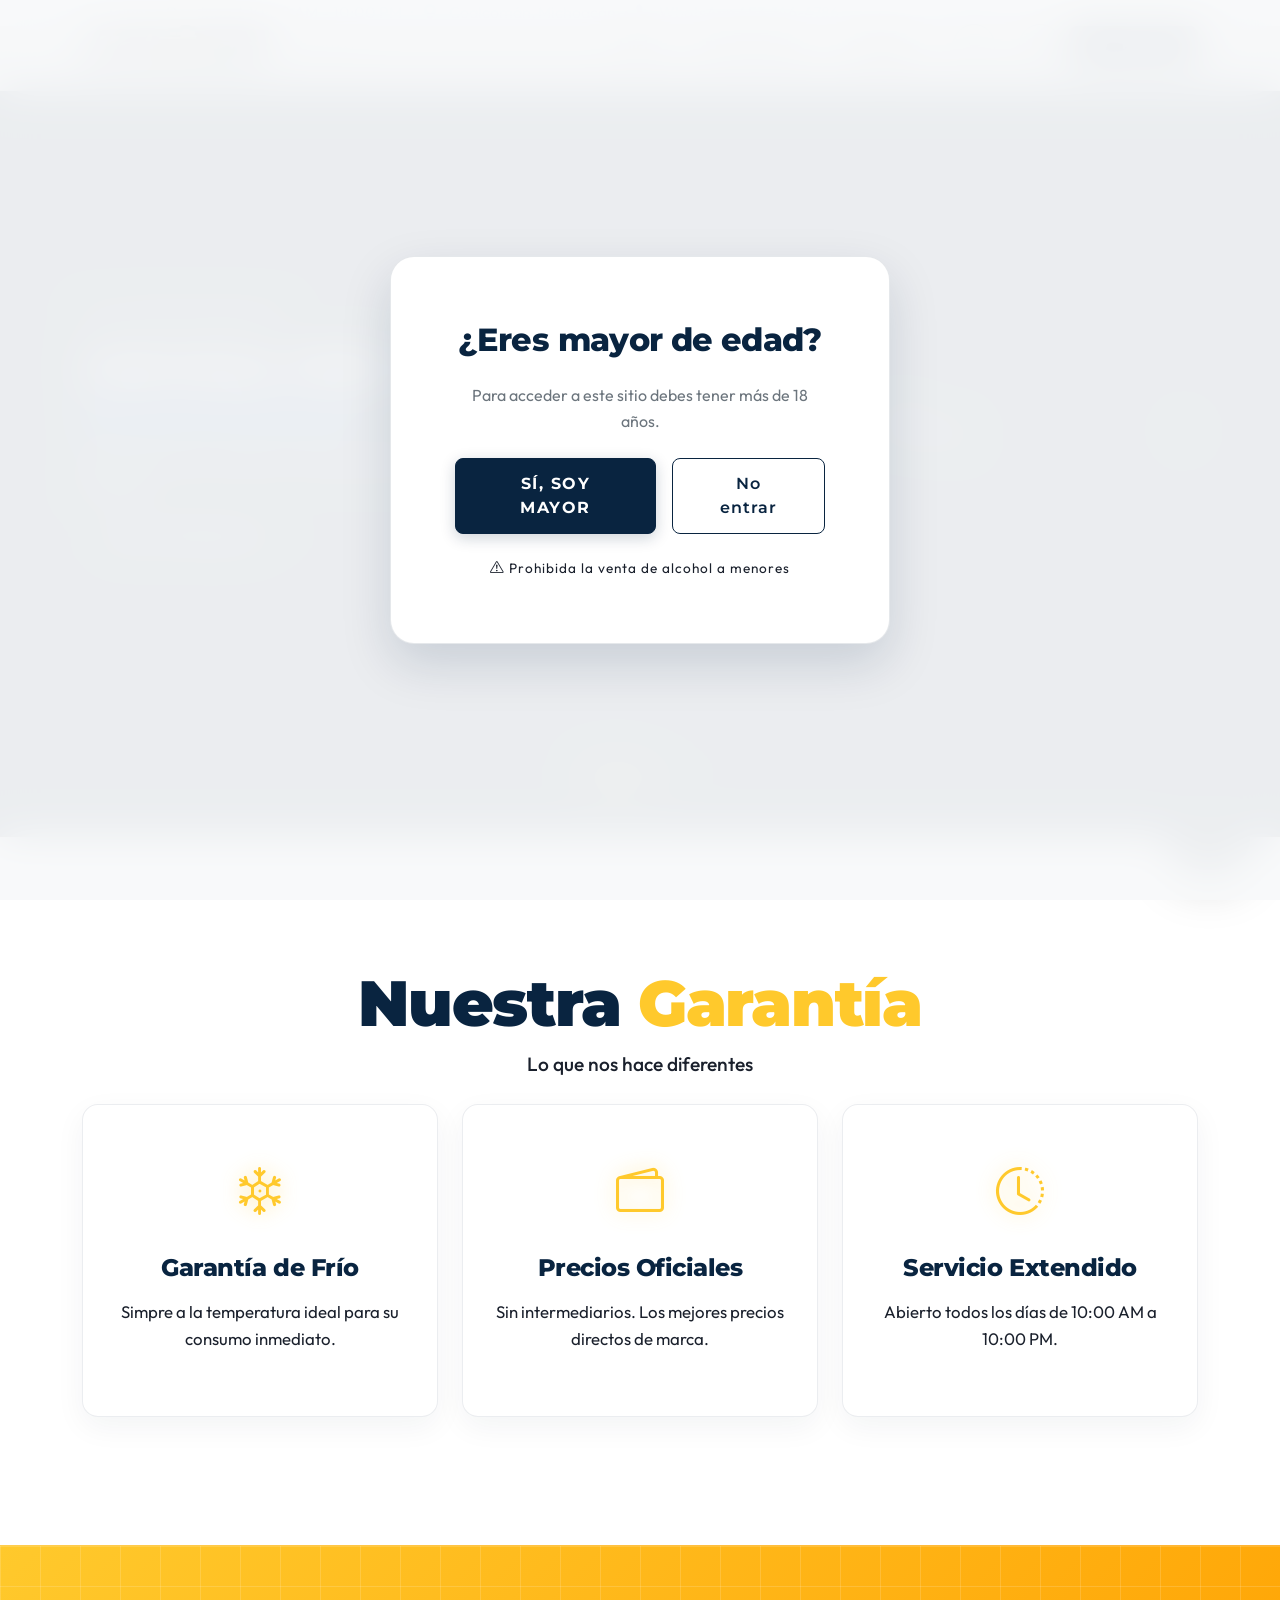
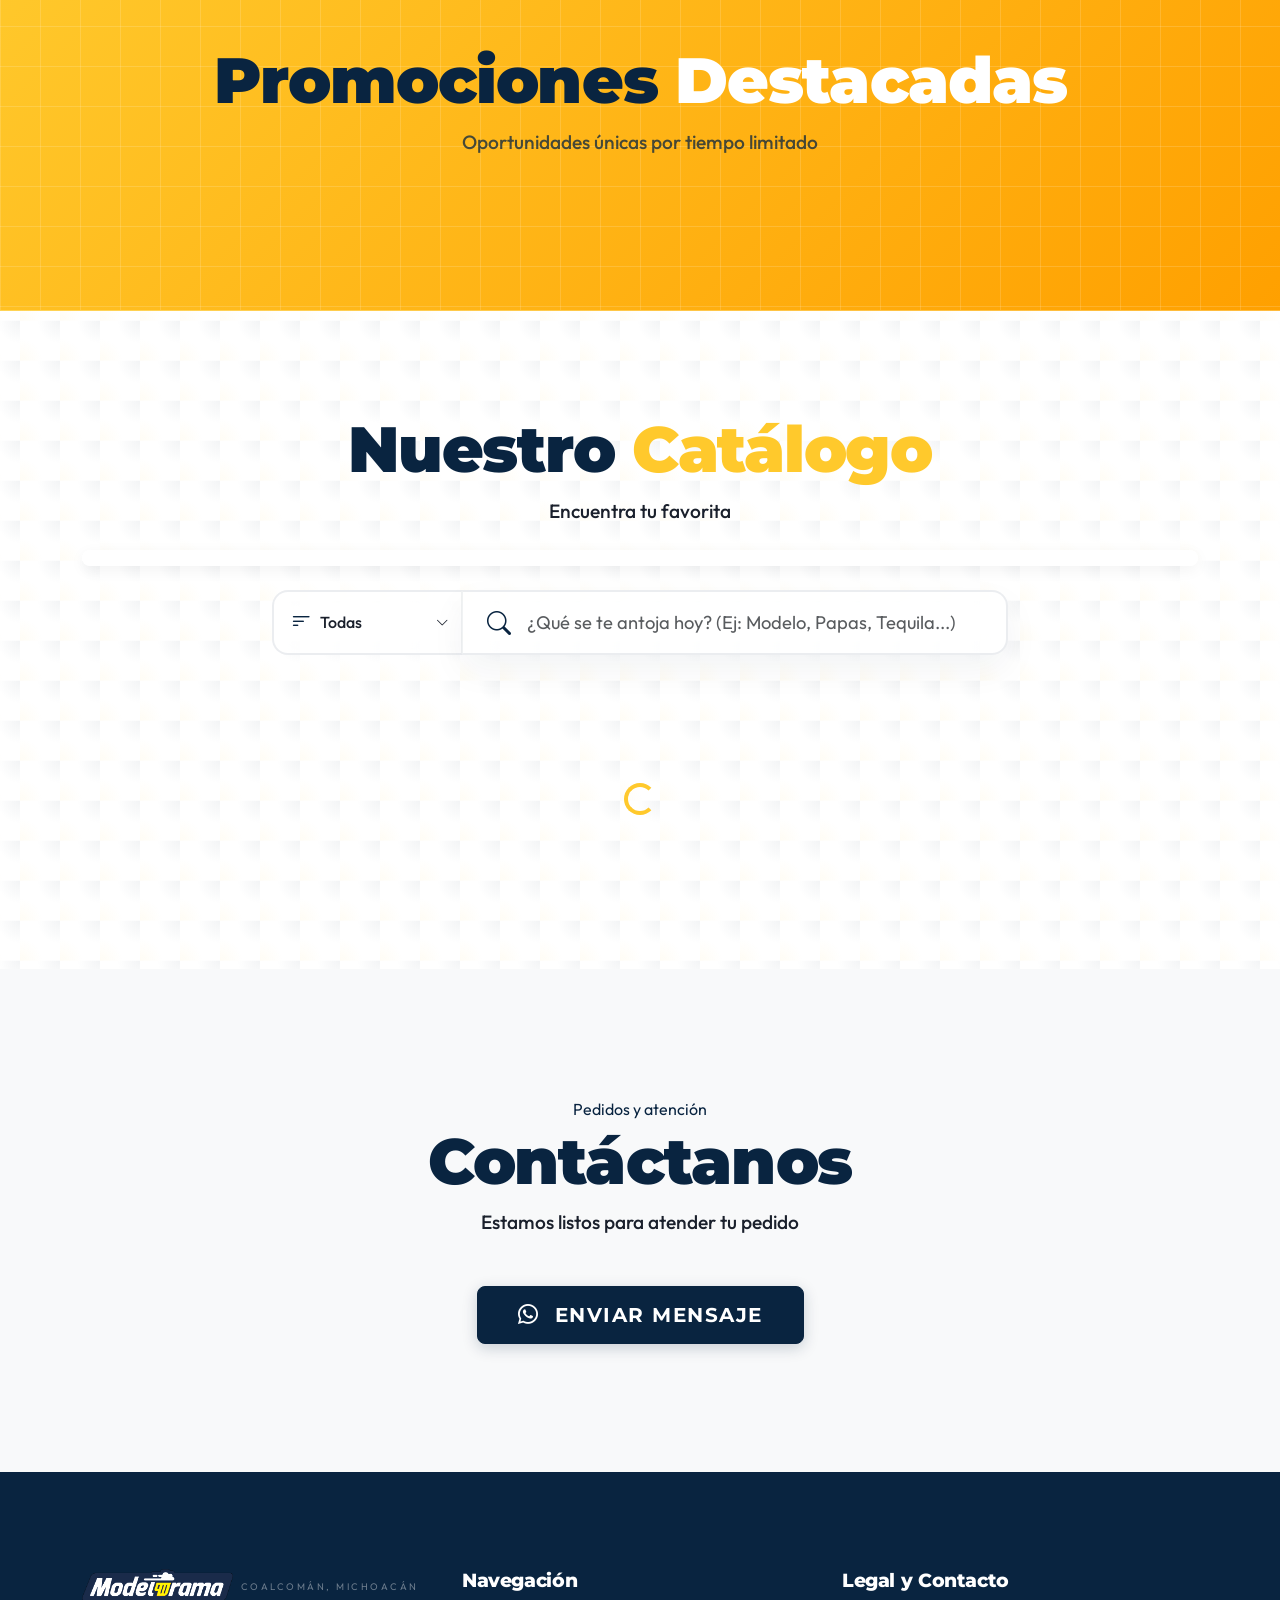
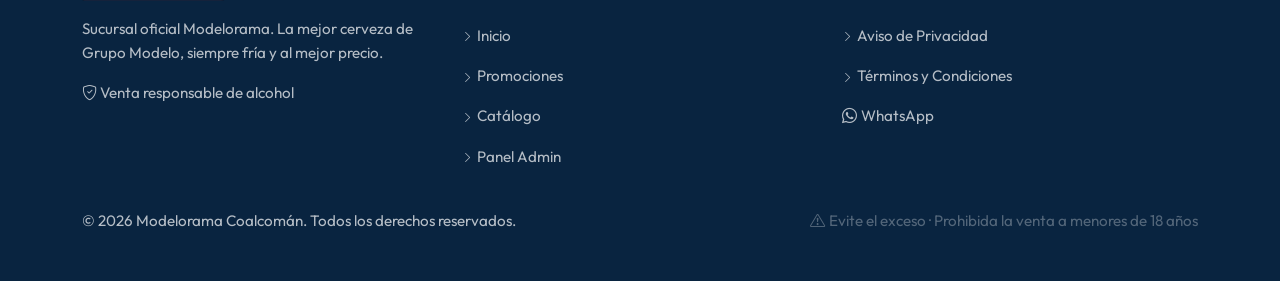
==== commit d33f7f1a: "feat: implement dark/light theme system with CSS variables - Add dark theme CSS variables with [data" ====
--- a/index.html
+++ b/index.html
@@ -117,6 +117,14 @@
                             <i class="bi bi-geo-alt-fill"></i>
                         </a>
                     </li>
+                    <li class="nav-item ms-lg-2">
+                        <button id="themeToggle" class="btn btn-outline-secondary position-relative me-2"
+                            onclick="window.toggleTheme()"
+                            style="border-radius: 50%; width: 42px; height: 42px; display: flex; align-items: center; justify-content: center; border-color: var(--text-muted); color: var(--text-primary);"
+                            title="Cambiar tema">
+                            <i class="bi bi-moon-fill"></i>
+                        </button>
+                    </li>
                     <li class="nav-item">
                         <a class="btn btn-premium-primary px-4 py-2" href="https://wa.me/5214531464786" target="_blank"
                             style="font-size: 0.8rem;">
@@ -609,6 +617,7 @@
     <script src="https://www.gstatic.com/firebasejs/10.8.1/firebase-firestore-compat.js"></script>
 
     <script src="js/firebase-config.js"></script>
+    <script src="js/theme-manager.js"></script>
     <script src="js/products.js"></script>
     <script src="js/script.js"></script>
     <script src="js/map.js"></script>
--- a/css/styles.css
+++ b/css/styles.css
@@ -45,7 +45,38 @@
     --transition-slow: 0.7s cubic-bezier(0.4, 0, 0.2, 1);
 }
 
-
+/* ===== DARK THEME VARIABLES ===== */
+[data-theme="dark"] {
+    --bg-base: #0f172a;
+    --bg-surface: #1e293b;
+    --glass-panel: rgba(30, 41, 59, 0.9);
+
+    --accent-gold: #fbbf24;
+    --accent-gold-glow: rgba(251, 191, 36, 0.4);
+    --accent-amber: #f59e0b;
+    --accent-glow-blue: rgba(59, 130, 246, 0.15);
+
+    --primary-blue: #3b82f6;
+    --secondary-blue: #60a5fa;
+
+    --text-primary: #f1f5f9;
+    --text-secondary: #cbd5e1;
+    --white: #ffffff;
+
+    --alert-red: #f87171;
+    --success-green: #34d399;
+    --whatsapp-green: #25D366;
+    --text-muted: #94a3b8;
+
+    --glass-border: 1px solid rgba(255, 255, 255, 0.08);
+    --glass-border-hover: 1px solid rgba(251, 191, 36, 0.6);
+    --glass-shadow: 0 8px 32px 0 rgba(0, 0, 0, 0.3);
+}
+
+/* ===== THEME TRANSITIONS ===== */
+* {
+    transition: background-color 0.3s ease, color 0.3s ease, border-color 0.3s ease, box-shadow 0.3s ease;
+}
 
 /* ===== GLOBAL RESETS & TYPOGRAPHY ===== */
 * {
